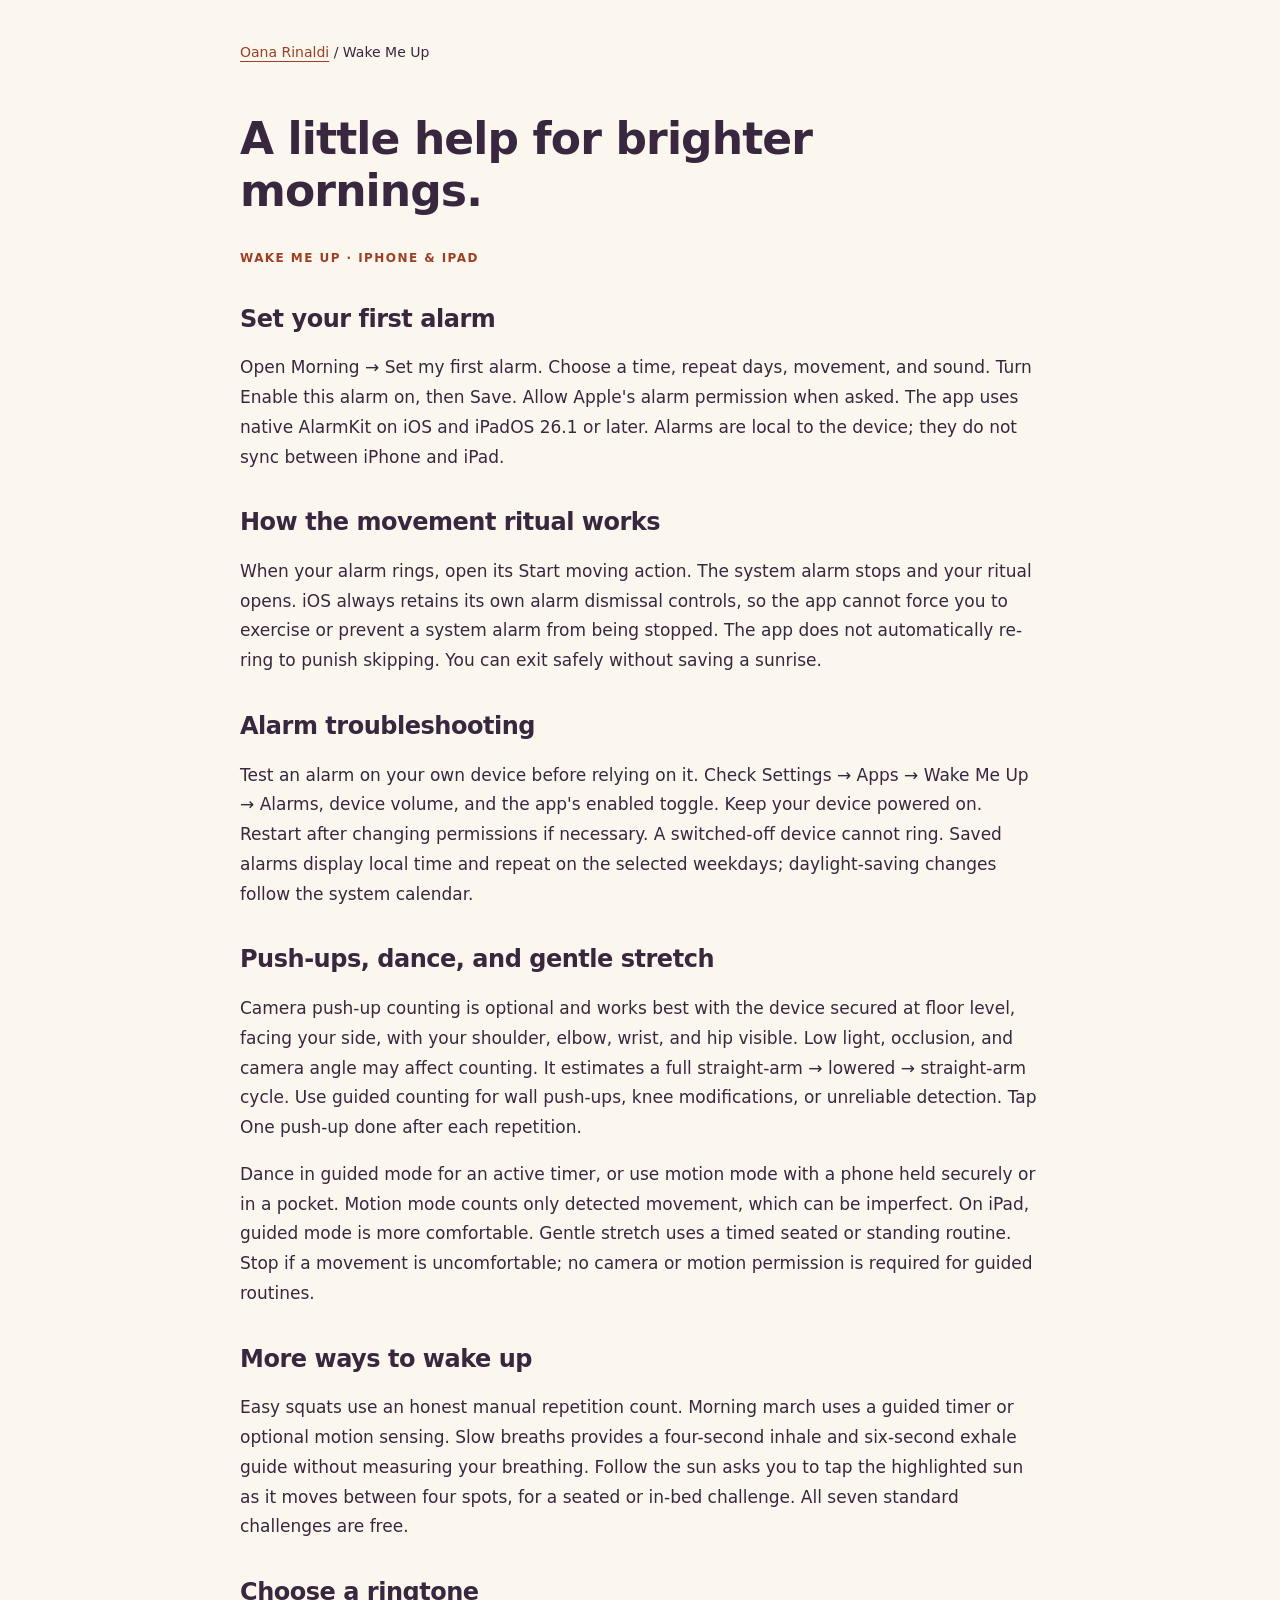
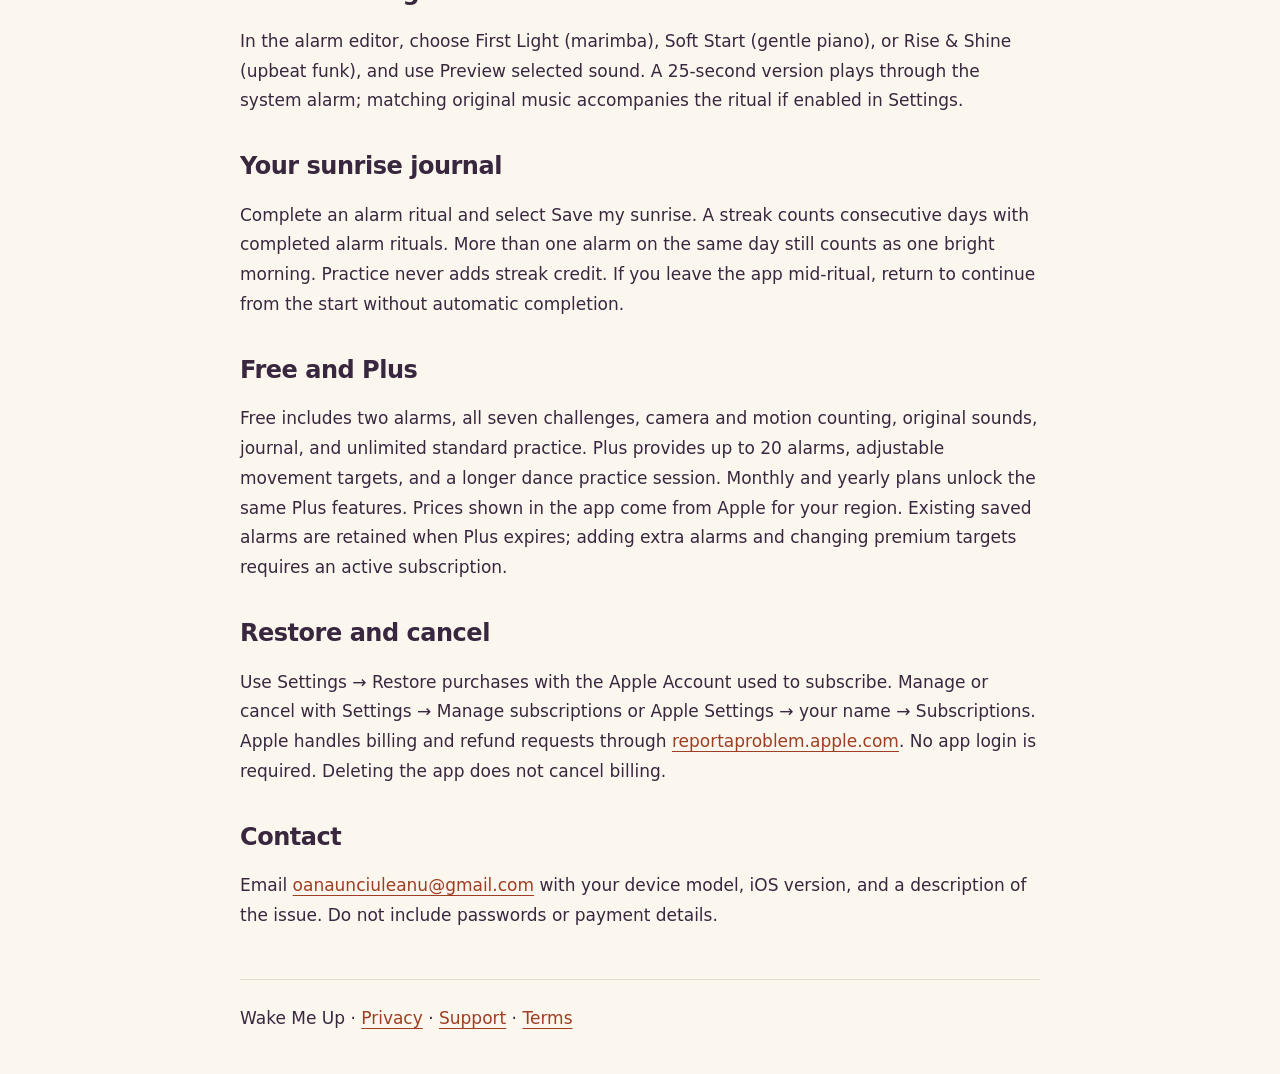
==== AppStore/Web/wakemeupsupport.html @ 814f3ec6 "Build Wake Me Up iPhone and iPad alarm rituals app" ====
<!doctype html><html lang="en"><head><meta charset="utf-8"><meta name="viewport" content="width=device-width,initial-scale=1"><title>Support — Wake Me Up</title><style>body{font:17px/1.75 system-ui,sans-serif;max-width:800px;margin:auto;padding:40px 24px;background:#fcf7ee;color:#38273f}h1,h2{line-height:1.2;letter-spacing:-.02em}h1{font-size:44px}h2{margin-top:36px;font-size:24px}a{color:#9e3e23;text-underline-offset:4px}nav{margin-bottom:48px;font-size:14px}footer{margin-top:48px;border-top:1px solid #e5d9d0;padding-top:24px}.tag{color:#9e3e23;font-weight:700;letter-spacing:.12em;font-size:12px}</style></head><body><nav aria-label="Site"><a href="index.html">Oana Rinaldi</a> / Wake Me Up</nav><main><h1>A little help for brighter mornings.</h1><p class="tag">WAKE ME UP · IPHONE &amp; IPAD</p><h2>Set your first alarm</h2><p>Open Morning → Set my first alarm. Choose a time, repeat days, movement, and sound. Turn Enable this alarm on, then Save. Allow Apple's alarm permission when asked. The app uses native AlarmKit on iOS and iPadOS 26.1 or later. Alarms are local to the device; they do not sync between iPhone and iPad.</p><h2>How the movement ritual works</h2><p>When your alarm rings, open its Start moving action. The system alarm stops and your ritual opens. iOS always retains its own alarm dismissal controls, so the app cannot force you to exercise or prevent a system alarm from being stopped. The app does not automatically re-ring to punish skipping. You can exit safely without saving a sunrise.</p><h2>Alarm troubleshooting</h2><p>Test an alarm on your own device before relying on it. Check Settings → Apps → Wake Me Up → Alarms, device volume, and the app's enabled toggle. Keep your device powered on. Restart after changing permissions if necessary. A switched-off device cannot ring. Saved alarms display local time and repeat on the selected weekdays; daylight-saving changes follow the system calendar.</p><h2>Push-ups, dance, and gentle stretch</h2><p>Camera push-up counting is optional and works best with the device secured at floor level, facing your side, with your shoulder, elbow, wrist, and hip visible. Low light, occlusion, and camera angle may affect counting. It estimates a full straight-arm → lowered → straight-arm cycle. Use guided counting for wall push-ups, knee modifications, or unreliable detection. Tap One push-up done after each repetition.</p><p>Dance in guided mode for an active timer, or use motion mode with a phone held securely or in a pocket. Motion mode counts only detected movement, which can be imperfect. On iPad, guided mode is more comfortable. Gentle stretch uses a timed seated or standing routine. Stop if a movement is uncomfortable; no camera or motion permission is required for guided routines.</p><h2>More ways to wake up</h2><p>Easy squats use an honest manual repetition count. Morning march uses a guided timer or optional motion sensing. Slow breaths provides a four-second inhale and six-second exhale guide without measuring your breathing. Follow the sun asks you to tap the highlighted sun as it moves between four spots, for a seated or in-bed challenge. All seven standard challenges are free.</p><h2>Choose a ringtone</h2><p>In the alarm editor, choose First Light (marimba), Soft Start (gentle piano), or Rise &amp; Shine (upbeat funk), and use Preview selected sound. A 25-second version plays through the system alarm; matching original music accompanies the ritual if enabled in Settings.</p><h2>Your sunrise journal</h2><p>Complete an alarm ritual and select Save my sunrise. A streak counts consecutive days with completed alarm rituals. More than one alarm on the same day still counts as one bright morning. Practice never adds streak credit. If you leave the app mid-ritual, return to continue from the start without automatic completion.</p><h2>Free and Plus</h2><p>Free includes two alarms, all seven challenges, camera and motion counting, original sounds, journal, and unlimited standard practice. Plus provides up to 20 alarms, adjustable movement targets, and a longer dance practice session. Monthly and yearly plans unlock the same Plus features. Prices shown in the app come from Apple for your region. Existing saved alarms are retained when Plus expires; adding extra alarms and changing premium targets requires an active subscription.</p><h2>Restore and cancel</h2><p>Use Settings → Restore purchases with the Apple Account used to subscribe. Manage or cancel with Settings → Manage subscriptions or Apple Settings → your name → Subscriptions. Apple handles billing and refund requests through <a href="https://reportaproblem.apple.com">reportaproblem.apple.com</a>. No app login is required. Deleting the app does not cancel billing.</p><h2>Contact</h2><p>Email <a href="mailto:oanaunciuleanu@gmail.com?subject=Wake%20Me%20Up%20Support">oanaunciuleanu@gmail.com</a> with your device model, iOS version, and a description of the issue. Do not include passwords or payment details.</p></main><footer>Wake Me Up · <a href="wakemeupprivacy.html">Privacy</a> · <a href="wakemeupsupport.html">Support</a> · <a href="wakemeupterms.html">Terms</a></footer></body></html>
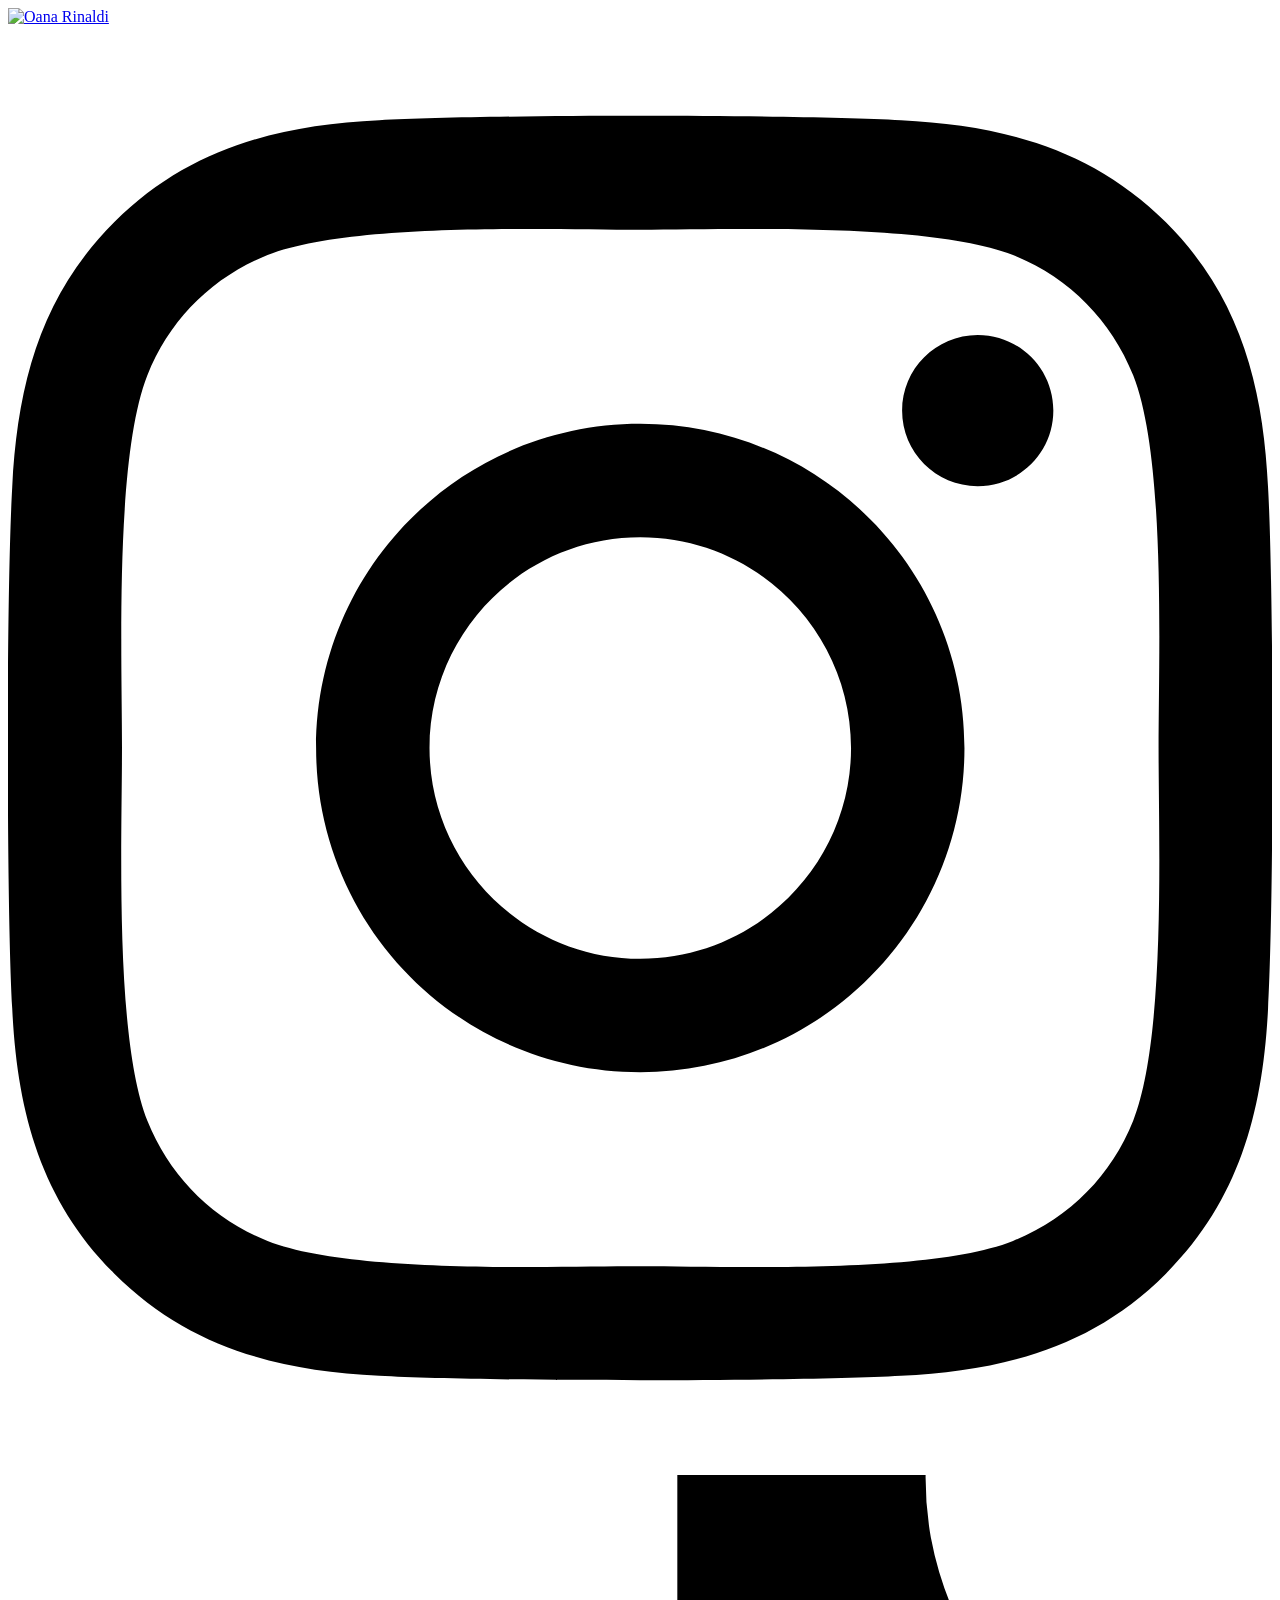
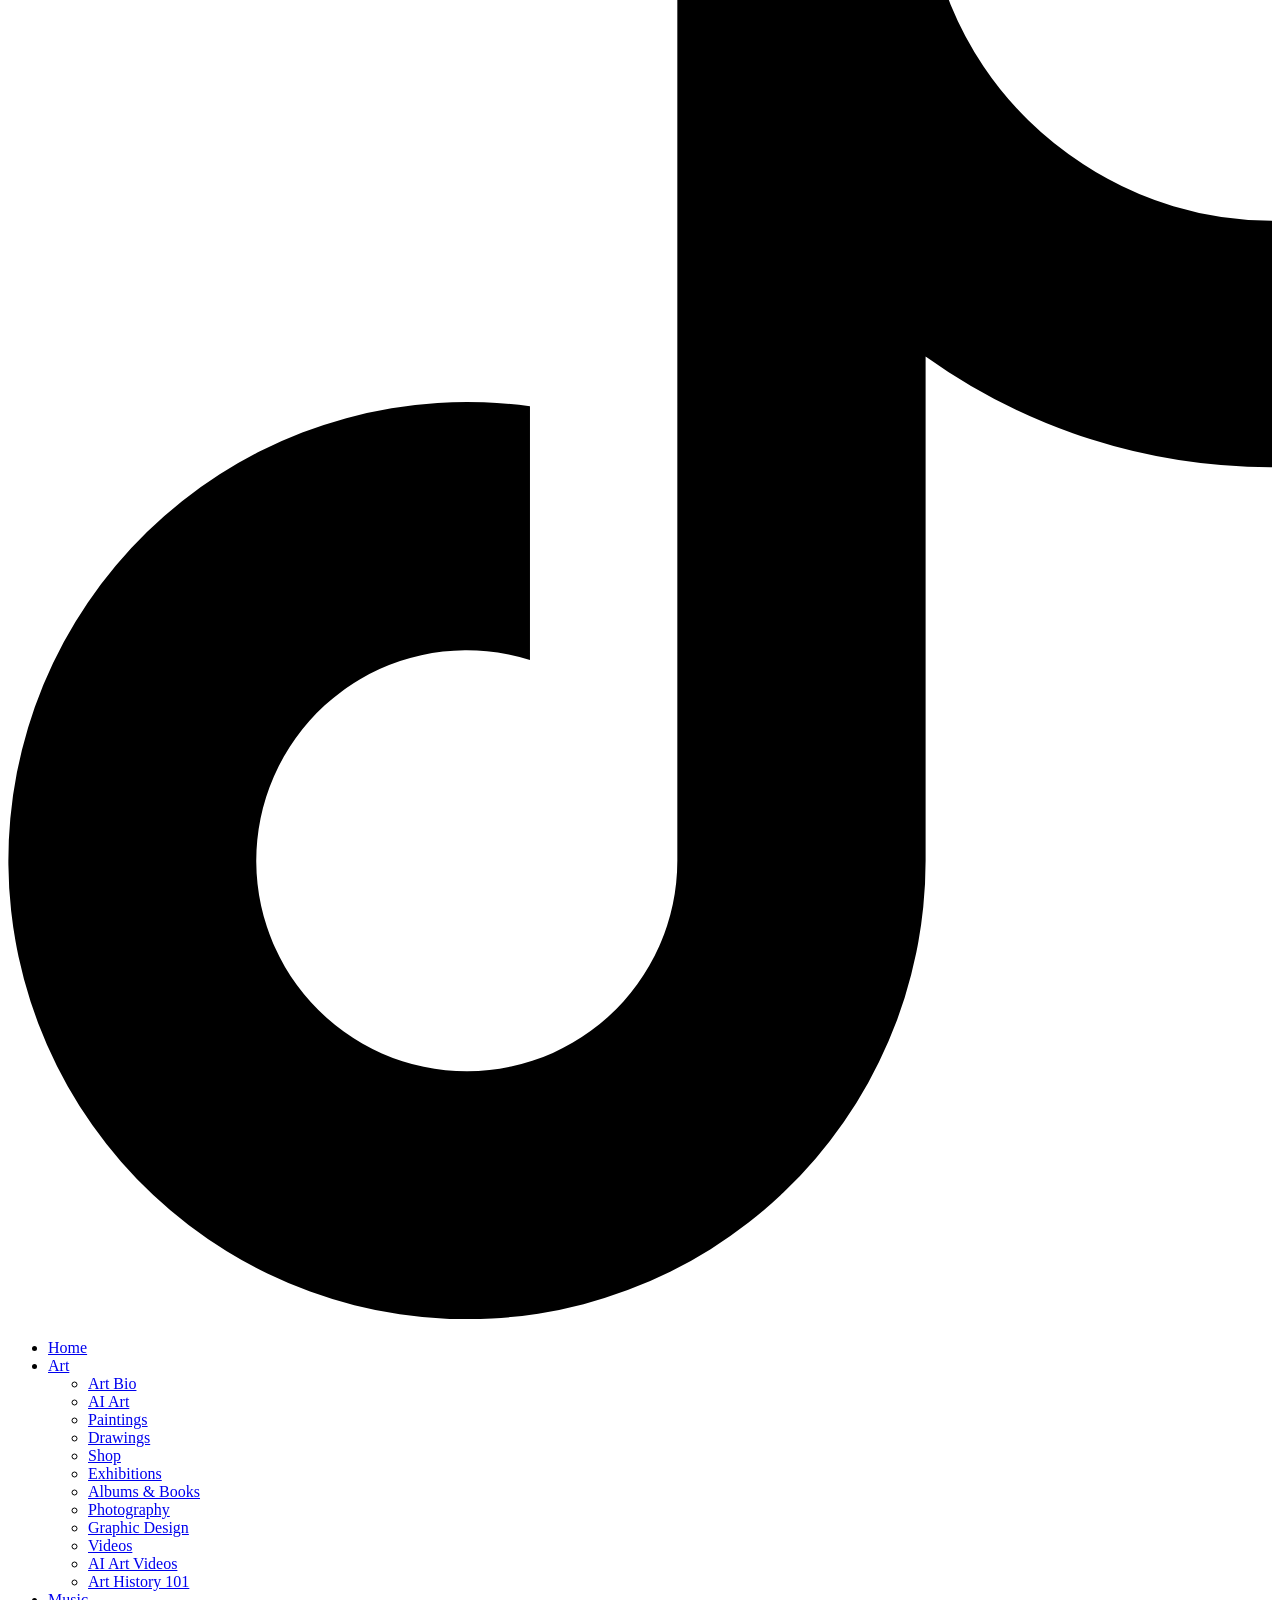
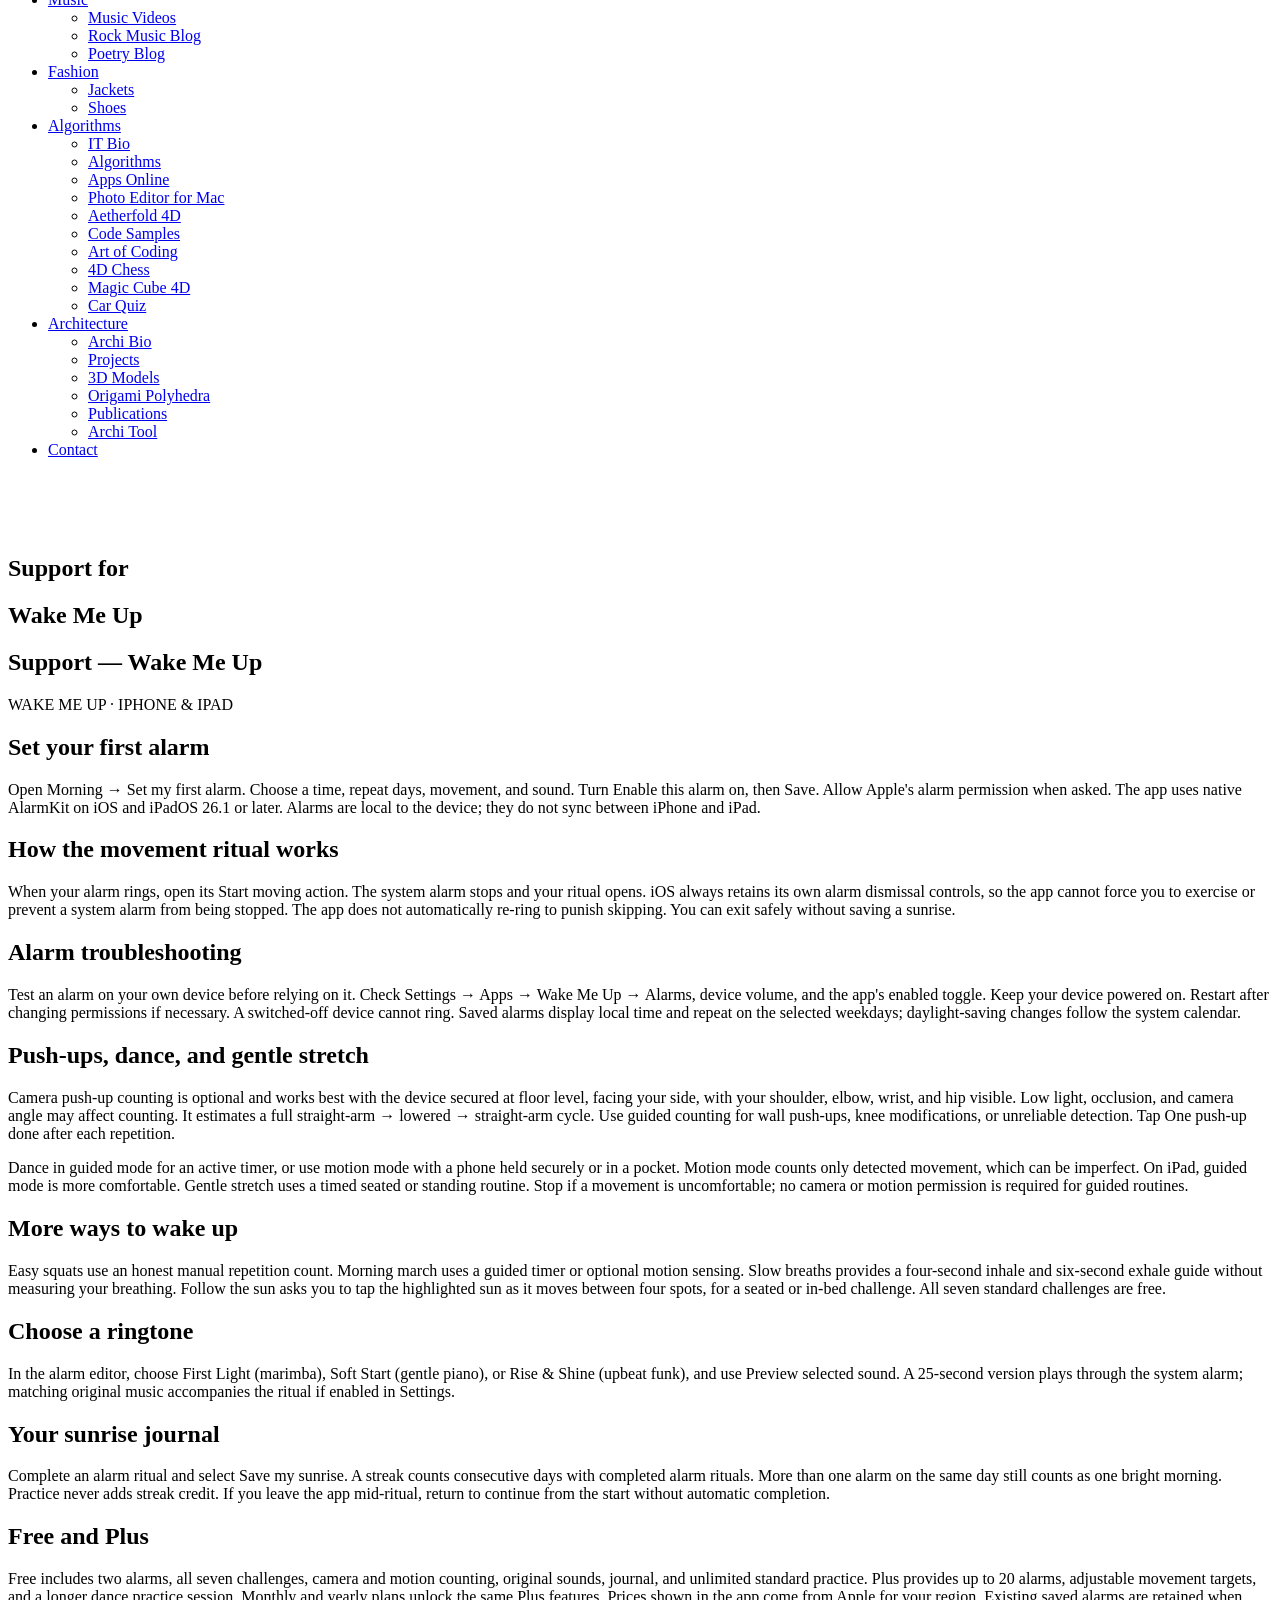
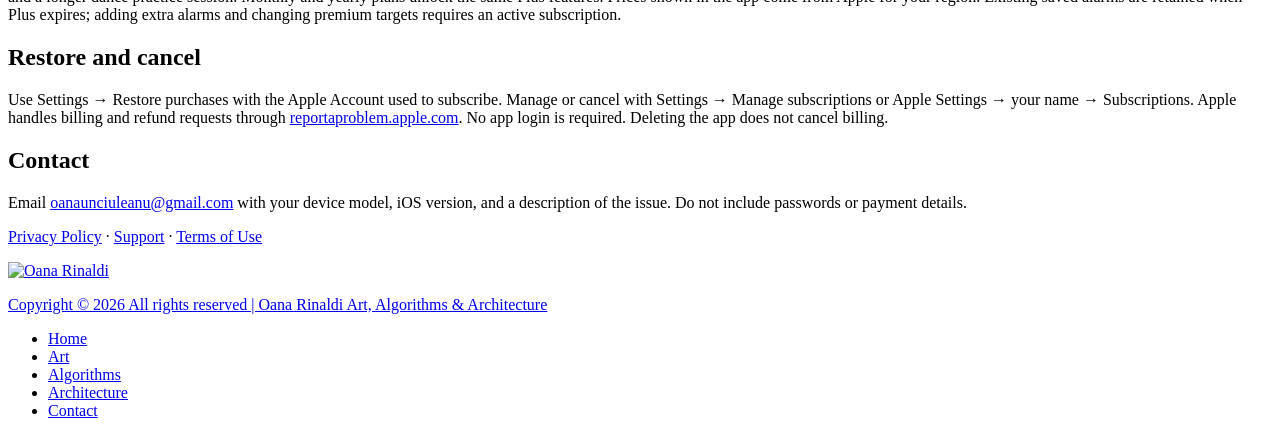
==== commit 728560ac: "Attach reviewer demo and match website styling" ====
--- a/AppStore/Web/wakemeupsupport.html
+++ b/AppStore/Web/wakemeupsupport.html
@@ -1 +1,297 @@
-<!doctype html><html lang="en"><head><meta charset="utf-8"><meta name="viewport" content="width=device-width,initial-scale=1"><title>Support — Wake Me Up</title><style>body{font:17px/1.75 system-ui,sans-serif;max-width:800px;margin:auto;padding:40px 24px;background:#fcf7ee;color:#38273f}h1,h2{line-height:1.2;letter-spacing:-.02em}h1{font-size:44px}h2{margin-top:36px;font-size:24px}a{color:#9e3e23;text-underline-offset:4px}nav{margin-bottom:48px;font-size:14px}footer{margin-top:48px;border-top:1px solid #e5d9d0;padding-top:24px}.tag{color:#9e3e23;font-weight:700;letter-spacing:.12em;font-size:12px}</style></head><body><nav aria-label="Site"><a href="index.html">Oana Rinaldi</a> / Wake Me Up</nav><main><h1>A little help for brighter mornings.</h1><p class="tag">WAKE ME UP · IPHONE &amp; IPAD</p><h2>Set your first alarm</h2><p>Open Morning → Set my first alarm. Choose a time, repeat days, movement, and sound. Turn Enable this alarm on, then Save. Allow Apple's alarm permission when asked. The app uses native AlarmKit on iOS and iPadOS 26.1 or later. Alarms are local to the device; they do not sync between iPhone and iPad.</p><h2>How the movement ritual works</h2><p>When your alarm rings, open its Start moving action. The system alarm stops and your ritual opens. iOS always retains its own alarm dismissal controls, so the app cannot force you to exercise or prevent a system alarm from being stopped. The app does not automatically re-ring to punish skipping. You can exit safely without saving a sunrise.</p><h2>Alarm troubleshooting</h2><p>Test an alarm on your own device before relying on it. Check Settings → Apps → Wake Me Up → Alarms, device volume, and the app's enabled toggle. Keep your device powered on. Restart after changing permissions if necessary. A switched-off device cannot ring. Saved alarms display local time and repeat on the selected weekdays; daylight-saving changes follow the system calendar.</p><h2>Push-ups, dance, and gentle stretch</h2><p>Camera push-up counting is optional and works best with the device secured at floor level, facing your side, with your shoulder, elbow, wrist, and hip visible. Low light, occlusion, and camera angle may affect counting. It estimates a full straight-arm → lowered → straight-arm cycle. Use guided counting for wall push-ups, knee modifications, or unreliable detection. Tap One push-up done after each repetition.</p><p>Dance in guided mode for an active timer, or use motion mode with a phone held securely or in a pocket. Motion mode counts only detected movement, which can be imperfect. On iPad, guided mode is more comfortable. Gentle stretch uses a timed seated or standing routine. Stop if a movement is uncomfortable; no camera or motion permission is required for guided routines.</p><h2>More ways to wake up</h2><p>Easy squats use an honest manual repetition count. Morning march uses a guided timer or optional motion sensing. Slow breaths provides a four-second inhale and six-second exhale guide without measuring your breathing. Follow the sun asks you to tap the highlighted sun as it moves between four spots, for a seated or in-bed challenge. All seven standard challenges are free.</p><h2>Choose a ringtone</h2><p>In the alarm editor, choose First Light (marimba), Soft Start (gentle piano), or Rise &amp; Shine (upbeat funk), and use Preview selected sound. A 25-second version plays through the system alarm; matching original music accompanies the ritual if enabled in Settings.</p><h2>Your sunrise journal</h2><p>Complete an alarm ritual and select Save my sunrise. A streak counts consecutive days with completed alarm rituals. More than one alarm on the same day still counts as one bright morning. Practice never adds streak credit. If you leave the app mid-ritual, return to continue from the start without automatic completion.</p><h2>Free and Plus</h2><p>Free includes two alarms, all seven challenges, camera and motion counting, original sounds, journal, and unlimited standard practice. Plus provides up to 20 alarms, adjustable movement targets, and a longer dance practice session. Monthly and yearly plans unlock the same Plus features. Prices shown in the app come from Apple for your region. Existing saved alarms are retained when Plus expires; adding extra alarms and changing premium targets requires an active subscription.</p><h2>Restore and cancel</h2><p>Use Settings → Restore purchases with the Apple Account used to subscribe. Manage or cancel with Settings → Manage subscriptions or Apple Settings → your name → Subscriptions. Apple handles billing and refund requests through <a href="https://reportaproblem.apple.com">reportaproblem.apple.com</a>. No app login is required. Deleting the app does not cancel billing.</p><h2>Contact</h2><p>Email <a href="mailto:oanaunciuleanu@gmail.com?subject=Wake%20Me%20Up%20Support">oanaunciuleanu@gmail.com</a> with your device model, iOS version, and a description of the issue. Do not include passwords or payment details.</p></main><footer>Wake Me Up · <a href="wakemeupprivacy.html">Privacy</a> · <a href="wakemeupsupport.html">Support</a> · <a href="wakemeupterms.html">Terms</a></footer></body></html>+<!DOCTYPE html>
+<html lang="en">
+
+<head>
+    <meta charset="UTF-8">
+    <meta name="description" content="Support for Wake Me Up on iPhone and iPad — alarms, movement challenges, sounds, and subscriptions.">
+    <meta http-equiv="X-UA-Compatible" content="IE=edge">
+    <meta name="viewport" content="width=device-width, initial-scale=1, shrink-to-fit=no">
+    <!-- The above 4 meta tags *must* come first in the head; any other head content must come *after* these tags -->
+
+    <!-- Title -->
+    <title>Support - Wake Me Up by Oana Rinaldi</title>
+
+    <!-- Favicon -->
+    <link rel="icon" href="img/core-img/favicon.ico">
+
+    <!-- Stylesheet -->
+    <link rel="stylesheet" href="style.css">
+
+    <!-- Custom CSS for tooltips -->
+    <style>
+        /* Tooltip styling */
+        .tooltip-btn {
+            position: relative;
+            cursor: pointer;
+        }
+
+        .tooltip-btn::after {
+            content: attr(data-tooltip);
+            position: absolute;
+            bottom: 125%;
+            left: 50%;
+            transform: translateX(-50%);
+            background-color: #333;
+            color: white;
+            padding: 8px 12px;
+            border-radius: 4px;
+            font-size: 12px;
+            white-space: nowrap;
+            opacity: 0;
+            visibility: hidden;
+            transition: opacity 0.3s, visibility 0.3s;
+            z-index: 1000;
+        }
+
+        .tooltip-btn::before {
+            content: '';
+            position: absolute;
+            bottom: 115%;
+            left: 50%;
+            transform: translateX(-50%);
+            border: 5px solid transparent;
+            border-top-color: #333;
+            opacity: 0;
+            visibility: hidden;
+            transition: opacity 0.3s, visibility 0.3s;
+            z-index: 1000;
+        }
+
+        .tooltip-btn:hover::after,
+        .tooltip-btn:hover::before {
+            opacity: 1;
+            visibility: visible;
+        }
+    </style>
+
+</head>
+
+<body>
+    <!-- Preloader -->
+    <div class="preloader d-flex align-items-center justify-content-center">
+        <div class="lds-ellipsis">
+            <div></div>
+            <div></div>
+            <div></div>
+            <div></div>
+        </div>
+    </div>
+
+    <!-- ##### Header Area Start ##### -->
+    <header class="header-area">
+        <!-- Navbar Area -->
+        <div class="oneMusic-main-menu">
+            <div class="classy-nav-container breakpoint-off">
+                <div class="container">
+                    <!-- Menu -->
+                    <nav class="classy-navbar justify-content-between" id="oneMusicNav">
+
+                        <!-- Nav brand -->
+                        <div class="brand-social-wrap"><a href="index.html" class="nav-brand"><img src="img/core-img/logo.png" alt="Oana Rinaldi"></a><a class="nav-social-icon nav-social-ig" href="https://www.instagram.com/oanarinaldi" target="_blank" rel="noopener" aria-label="Instagram"><svg viewBox="0 0 448 512" xmlns="http://www.w3.org/2000/svg"><path d="M224.1 141c-63.6 0-114.9 51.3-114.9 114.9s51.3 114.9 114.9 114.9S339 319.5 339 255.9 287.7 141 224.1 141zm0 189.6c-41.1 0-74.7-33.5-74.7-74.7s33.5-74.7 74.7-74.7 74.7 33.5 74.7 74.7-33.6 74.7-74.7 74.7zm146.4-194.3c0 14.9-12 26.8-26.8 26.8-14.9 0-26.8-12-26.8-26.8s12-26.8 26.8-26.8 26.8 12 26.8 26.8zm76.1 27.2c-1.7-35.9-9.9-67.7-36.2-93.9-26.2-26.2-58-34.4-93.9-36.2-37-2.1-147.9-2.1-184.9 0-35.8 1.7-67.6 9.9-93.9 36.1s-34.4 58-36.2 93.9c-2.1 37-2.1 147.9 0 184.9 1.7 35.9 9.9 67.7 36.2 93.9s58 34.4 93.9 36.2c37 2.1 147.9 2.1 184.9 0 35.9-1.7 67.7-9.9 93.9-36.2 26.2-26.2 34.4-58 36.2-93.9 2.1-37 2.1-147.8 0-184.8zM398.8 388c-7.8 19.6-22.9 34.7-42.6 42.6-29.5 11.7-99.5 9-132.1 9s-102.7 2.6-132.1-9c-19.6-7.8-34.7-22.9-42.6-42.6-11.7-29.5-9-99.5-9-132.1s-2.6-102.7 9-132.1c7.8-19.6 22.9-34.7 42.6-42.6 29.5-11.7 99.5-9 132.1-9s102.7-2.6 132.1 9c19.6 7.8 34.7 22.9 42.6 42.6 11.7 29.5 9 99.5 9 132.1s2.7 102.7-9 132.1z"/></svg></a><a class="nav-social-icon nav-social-tt" href="https://www.tiktok.com/@oanarinaldi?lang=en" target="_blank" rel="noopener" aria-label="TikTok"><svg viewBox="0 0 448 512" xmlns="http://www.w3.org/2000/svg"><path d="M448,209.91a210.06,210.06,0,0,1-122.77-39.25V349.38A162.55,162.55,0,1,1,185,188.31V278.2a74.62,74.62,0,1,0,52.23,71.18V0l88,0a121.18,121.18,0,0,0,1.86,22.17h0A122.18,122.18,0,0,0,381,102.39a121.43,121.43,0,0,0,67,20.14Z"/></svg></a></div>
+
+                        <!-- Navbar Toggler -->
+                        <div class="classy-navbar-toggler">
+                            <span class="navbarToggler"><span></span><span></span><span></span></span>
+                        </div>
+
+                        <!-- Menu -->
+                        <div class="classy-menu">
+
+                            <!-- Close Button -->
+                            <div class="classycloseIcon">
+                                <div class="cross-wrap"><span class="top"></span><span class="bottom"></span></div>
+                            </div>
+
+                            <!-- Nav Start -->
+                            <div class="classynav">
+                                <ul>
+                                    <li><a href="index.html">Home</a></li>
+                                    <li><a href="paintings.html">Art</a>
+                                        <ul class="dropdown">
+                                            <li><a href="artbio.html">Art Bio</a></li>
+											<li><a href="aiart.html">AI Art</a></li>
+                                            <li><a href="paintings.html">Paintings</a></li>
+                                            <li><a href="drawings.html">Drawings</a></li>
+                                            <li><a href="shop.html">Shop</a></li>
+                                            <li><a href="exhibitions.html">Exhibitions</a></li>
+                                            <li><a href="albums.html">Albums &#38; Books</a></li>
+                                            <li><a href="photography.html">Photography</a></li>
+                                            <li><a href="graphicdesign.html">Graphic Design</a></li>
+                                            <li><a href="artvideos.html">Videos</a></li>
+                                            <li><a href="aiartvideos.html">AI Art Videos</a></li>
+                                            <li><a target="_blank" href="https://arthistory101.blog/">Art History 101</a></li>
+                                        </ul>
+                                    </li>
+                                    <li><a href="musicvideos.html">Music</a>
+                                        <ul class="dropdown">
+                                            <li><a href="musicvideos.html">Music Videos</a></li>
+                                            <li><a target="_blank" href="https://rockfest.blog/">Rock Music Blog</a></li>
+                                            <li><a target="_blank" href="https://thepoeticpage.com/">Poetry Blog</a></li>
+                                        </ul>
+                                    </li>
+                                    <li><a href="jackets.html">Fashion</a>
+                                        <ul class="dropdown">
+                                            <li><a href="jackets.html">Jackets</a></li>
+                                            <li><a href="shoes.html">Shoes</a></li>
+                                        </ul>
+                                    </li>
+                                    <li><a href="apps.html">Algorithms</a>
+                                        <ul class="dropdown">
+                                            <li><a href="itbio.html">IT Bio</a></li>
+											<li><a href="algorithmsbook.html">Algorithms</a></li>
+                                            <li><a href="apps.html">Apps Online</a></li>
+                                            <li><a href="photo-editor.html">Photo Editor for Mac</a></li>
+                                            <li><a href="https://aetherfold4d.com">Aetherfold 4D</a></li>
+                                            <li><a href="code.html">Code Samples</a></li>
+                                            <li><a target="_blank" href="https://artofcoding.blog/">Art of Coding</a></li>
+                                            <li><a target="_blank" href="https://oanarinaldi.com/4d_chess/">4D Chess</a></li>
+                                            <li><a target="_blank" href="https://oanarinaldi.com/rubik_4D/">Magic Cube 4D</a></li>
+                                            <li><a target="_blank" href="https://oanarinaldi.com/car_quiz/">Car Quiz</a></li>
+                                        </ul>
+                                    </li>
+                                    <li><a href="architecture.html">Architecture</a>
+                                        <ul class="dropdown">
+                                            <li><a href="archibio.html">Archi Bio</a></li>
+                                            <li><a href="architecture.html">Projects</a></li>
+                                            <li><a href="3dmodels.html">3D Models</a></li>
+                                            <li><a href="origami.html">Origami Polyhedra</a></li>
+                                            <li><a href="archipublications.html">Publications</a></li>
+                                            <li><a href="archi-tool.html">Archi Tool</a></li>
+                                        </ul>
+                                    </li>
+                                    <li><a href="index.html#contact">Contact</a></li>
+                                </ul>
+
+                                <!-- Login/Register & Cart Button -->
+                                <div class="login-register-cart-button d-flex align-items-center">
+                                    <!-- Login/Register -->
+                                    <div class="login-register-btn mr-50">
+                                         <a target="_blank" href="https://arthistory101.blog/" id="blogBtn" class="tooltip-btn" data-tooltip="Visit my Art History Blog"> <i class="fa fa-rss"></i></a>
+                                    </div>
+
+                                    <div class="login-register-btn mr-50">
+                                         <a target="_blank" href="https://www.saatchiart.com/en-ro/oanaunciuleanu" id="saatchiBtn" class="tooltip-btn" data-tooltip="Buy my Art on Saatchi Art"><i class="fa fa-paint-brush"></i></a>
+                                    </div>
+
+<div class="login-register-btn mr-50">
+                                         <a target="_blank" href="https://artofcoding.blog/" id="codingBlogBtn" class="tooltip-btn" data-tooltip="Visit my Coding Blog"><i class="fa fa-code"></i></a>
+                                    </div>
+
+                                    <div class="login-register-btn mr-50">
+                                         <a target="_blank" href="https://rockfest.blog/" id="rockfestBtn" class="tooltip-btn" data-tooltip="Visit my Rock Music Blog"><i class="fa fa-music"></i></a>
+                                    </div>
+
+                                    <div class="login-register-btn mr-50">
+                                         <a target="_blank" href="https://oanarinaldi.com/4d_chess/" id="chessBtn" class="tooltip-btn" data-tooltip="Play my 4D Chess Game"><i class="fa fa-chess-piece"></i></a>
+                                    </div>
+
+                                    <div class="login-register-btn mr-50">
+                                         <a target="_blank" href="https://oanarinaldi.com/rubik_4D/" id="rubikBtn" class="tooltip-btn" data-tooltip="Play my Magic Cube 4D"><i class="fa fa-rubik-cube"></i></a>
+                                    </div>
+                                    <div class="login-register-btn mr-50">
+                                         <a target="_blank" href="https://oanarinaldi.com/car_quiz/" id="carQuizBtn" class="tooltip-btn" data-tooltip="Play my Car Logo Quiz"><i class="fa fa-car"></i></a>
+                                    </div>
+
+                                </div>
+                            </div>
+                            <!-- Nav End -->
+
+                                      <div class="col-6 col-xl-2 text-right" data-aos="fade-down">
+
+                        </div>
+                        </div>
+                    </nav>
+
+                </div>
+            </div>
+        </div>
+    </header>
+    <!-- ##### Header Area End ##### -->
+
+        <!-- ##### Area Start ##### -->
+    <section class="contact-area section-padding-100 bg-img bg-overlay bg-fixed has-bg-img" style="background-image: url(img/bg-img/breadcumb5.jpg);">
+        <div class="container">
+            <div class="row">
+                <div class="col-12">
+                    <div class="section-heading white">
+                    <pre>
+
+
+
+					</pre>
+                         <h2>Support for</h2>
+                        <h2>Wake Me Up</h2>
+
+                   </div>
+                </div>
+            </div>
+        </div>
+    </section>
+
+    <!-- ##### Area End ##### -->
+
+
+
+    <!-- ##### Album Catagory Area Start ##### -->
+    <section class="album-catagory section-padding-100-0">
+        <div class="container">
+            <div class="row">
+                <div class="col-12">
+
+                  <!-- Algorithm book Start -->
+                    <div class="single-blog-post mb-100 wow fadeInUp" data-wow-delay="100ms">
+
+                        <!-- Blog Content -->
+                        <div class="blog-content">
+
+                          <!-- Post Excerpt -->
+    <h1>Support — Wake Me Up</h1><p>WAKE ME UP · IPHONE &amp; IPAD</p><h2>Set your first alarm</h2><p>Open Morning → Set my first alarm. Choose a time, repeat days, movement, and sound. Turn Enable this alarm on, then Save. Allow Apple's alarm permission when asked. The app uses native AlarmKit on iOS and iPadOS 26.1 or later. Alarms are local to the device; they do not sync between iPhone and iPad.</p><h2>How the movement ritual works</h2><p>When your alarm rings, open its Start moving action. The system alarm stops and your ritual opens. iOS always retains its own alarm dismissal controls, so the app cannot force you to exercise or prevent a system alarm from being stopped. The app does not automatically re-ring to punish skipping. You can exit safely without saving a sunrise.</p><h2>Alarm troubleshooting</h2><p>Test an alarm on your own device before relying on it. Check Settings → Apps → Wake Me Up → Alarms, device volume, and the app's enabled toggle. Keep your device powered on. Restart after changing permissions if necessary. A switched-off device cannot ring. Saved alarms display local time and repeat on the selected weekdays; daylight-saving changes follow the system calendar.</p><h2>Push-ups, dance, and gentle stretch</h2><p>Camera push-up counting is optional and works best with the device secured at floor level, facing your side, with your shoulder, elbow, wrist, and hip visible. Low light, occlusion, and camera angle may affect counting. It estimates a full straight-arm → lowered → straight-arm cycle. Use guided counting for wall push-ups, knee modifications, or unreliable detection. Tap One push-up done after each repetition.</p><p>Dance in guided mode for an active timer, or use motion mode with a phone held securely or in a pocket. Motion mode counts only detected movement, which can be imperfect. On iPad, guided mode is more comfortable. Gentle stretch uses a timed seated or standing routine. Stop if a movement is uncomfortable; no camera or motion permission is required for guided routines.</p><h2>More ways to wake up</h2><p>Easy squats use an honest manual repetition count. Morning march uses a guided timer or optional motion sensing. Slow breaths provides a four-second inhale and six-second exhale guide without measuring your breathing. Follow the sun asks you to tap the highlighted sun as it moves between four spots, for a seated or in-bed challenge. All seven standard challenges are free.</p><h2>Choose a ringtone</h2><p>In the alarm editor, choose First Light (marimba), Soft Start (gentle piano), or Rise &amp; Shine (upbeat funk), and use Preview selected sound. A 25-second version plays through the system alarm; matching original music accompanies the ritual if enabled in Settings.</p><h2>Your sunrise journal</h2><p>Complete an alarm ritual and select Save my sunrise. A streak counts consecutive days with completed alarm rituals. More than one alarm on the same day still counts as one bright morning. Practice never adds streak credit. If you leave the app mid-ritual, return to continue from the start without automatic completion.</p><h2>Free and Plus</h2><p>Free includes two alarms, all seven challenges, camera and motion counting, original sounds, journal, and unlimited standard practice. Plus provides up to 20 alarms, adjustable movement targets, and a longer dance practice session. Monthly and yearly plans unlock the same Plus features. Prices shown in the app come from Apple for your region. Existing saved alarms are retained when Plus expires; adding extra alarms and changing premium targets requires an active subscription.</p><h2>Restore and cancel</h2><p>Use Settings → Restore purchases with the Apple Account used to subscribe. Manage or cancel with Settings → Manage subscriptions or Apple Settings → your name → Subscriptions. Apple handles billing and refund requests through <a href="https://reportaproblem.apple.com">reportaproblem.apple.com</a>. No app login is required. Deleting the app does not cancel billing.</p><h2>Contact</h2><p>Email <a href="mailto:oanaunciuleanu@gmail.com?subject=Wake%20Me%20Up%20Support">oanaunciuleanu@gmail.com</a> with your device model, iOS version, and a description of the issue. Do not include passwords or payment details.</p>
+    <p class="mt-30"><a href="wakemeupprivacy.html">Privacy Policy</a> &middot; <a href="wakemeupsupport.html">Support</a> &middot; <a href="wakemeupterms.html">Terms of Use</a></p>
+
+                        </div>
+                    </div>
+                </div>
+            </div>
+        </div>
+    </section>
+    <!-- ##### Album Catagory Area End ##### -->
+
+    <!-- ##### Footer Area Start ##### -->
+    <footer class="footer-area">
+        <div class="container">
+            <div class="row d-flex flex-wrap align-items-center">
+                <div class="col-12 col-md-6">
+                    <a href="index.html"><img src="img/core-img/logo.png" alt="Oana Rinaldi"></a>
+                    <p class="copywrite-text"><a href="index.html">Copyright &copy; 2026 All rights reserved | Oana Rinaldi Art, Algorithms &#38; Architecture</a></p>
+                </div>
+
+                <div class="col-12 col-md-6">
+                    <div class="footer-nav">
+                        <ul>
+                            <li><a href="index.html">Home</a></li>
+                            <li><a href="paintings.html">Art</a></li>
+                            <li><a href="apps.html">Algorithms</a></li>
+                            <li><a href="architecture.html">Architecture</a></li>
+                            <li><a href="index.html#contact">Contact</a></li>
+                        </ul>
+                    </div>
+                </div>
+            </div>
+        </div>
+    </footer>
+    <!-- ##### Footer Area Start ##### -->
+
+    <!-- ##### All Javascript Script ##### -->
+    <!-- jQuery-2.2.4 js -->
+    <script src="js/jquery/jquery-2.2.4.min.js"></script>
+    <!-- Popper js -->
+    <script src="js/bootstrap/popper.min.js"></script>
+    <!-- Bootstrap js -->
+    <script src="js/bootstrap/bootstrap.min.js"></script>
+    <!-- All Plugins js -->
+    <script src="js/plugins/plugins.js"></script>
+    <!-- Active js -->
+    <script src="js/active.js"></script>
+</body>
+
+</html>
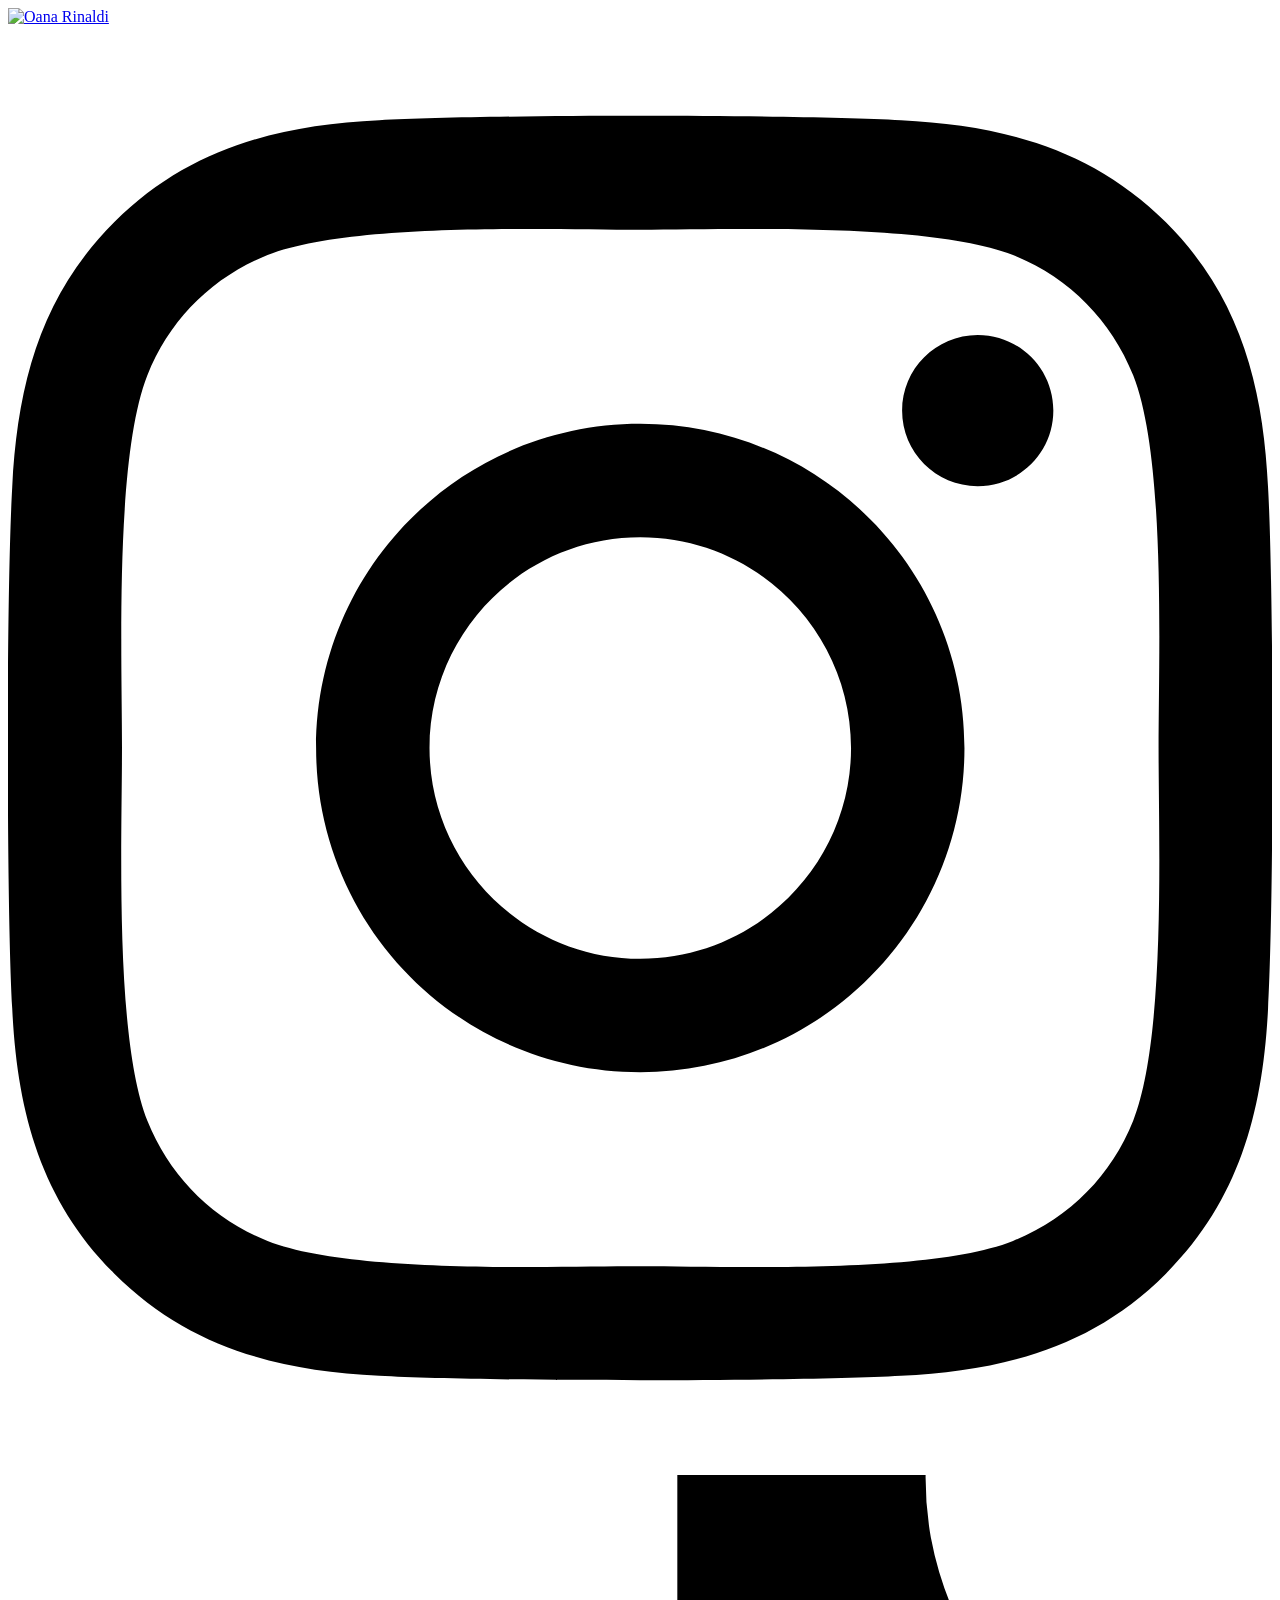
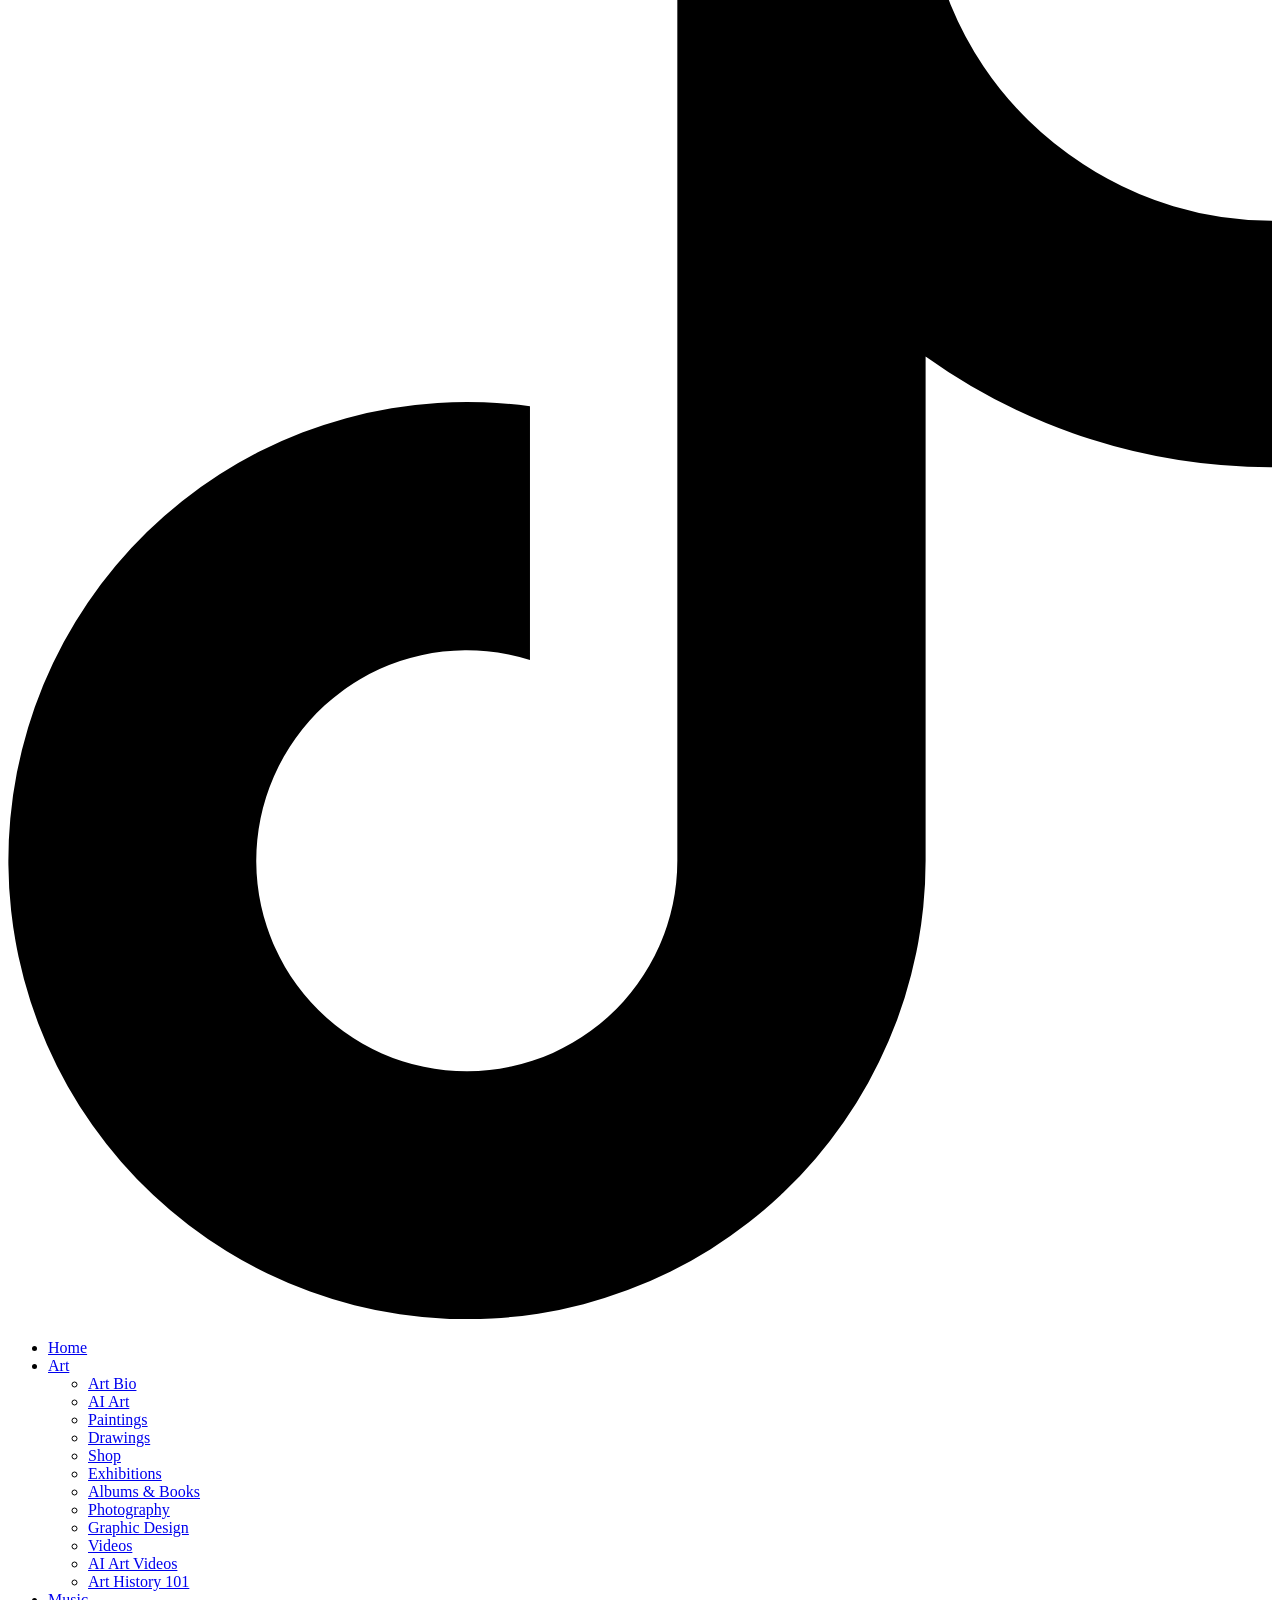
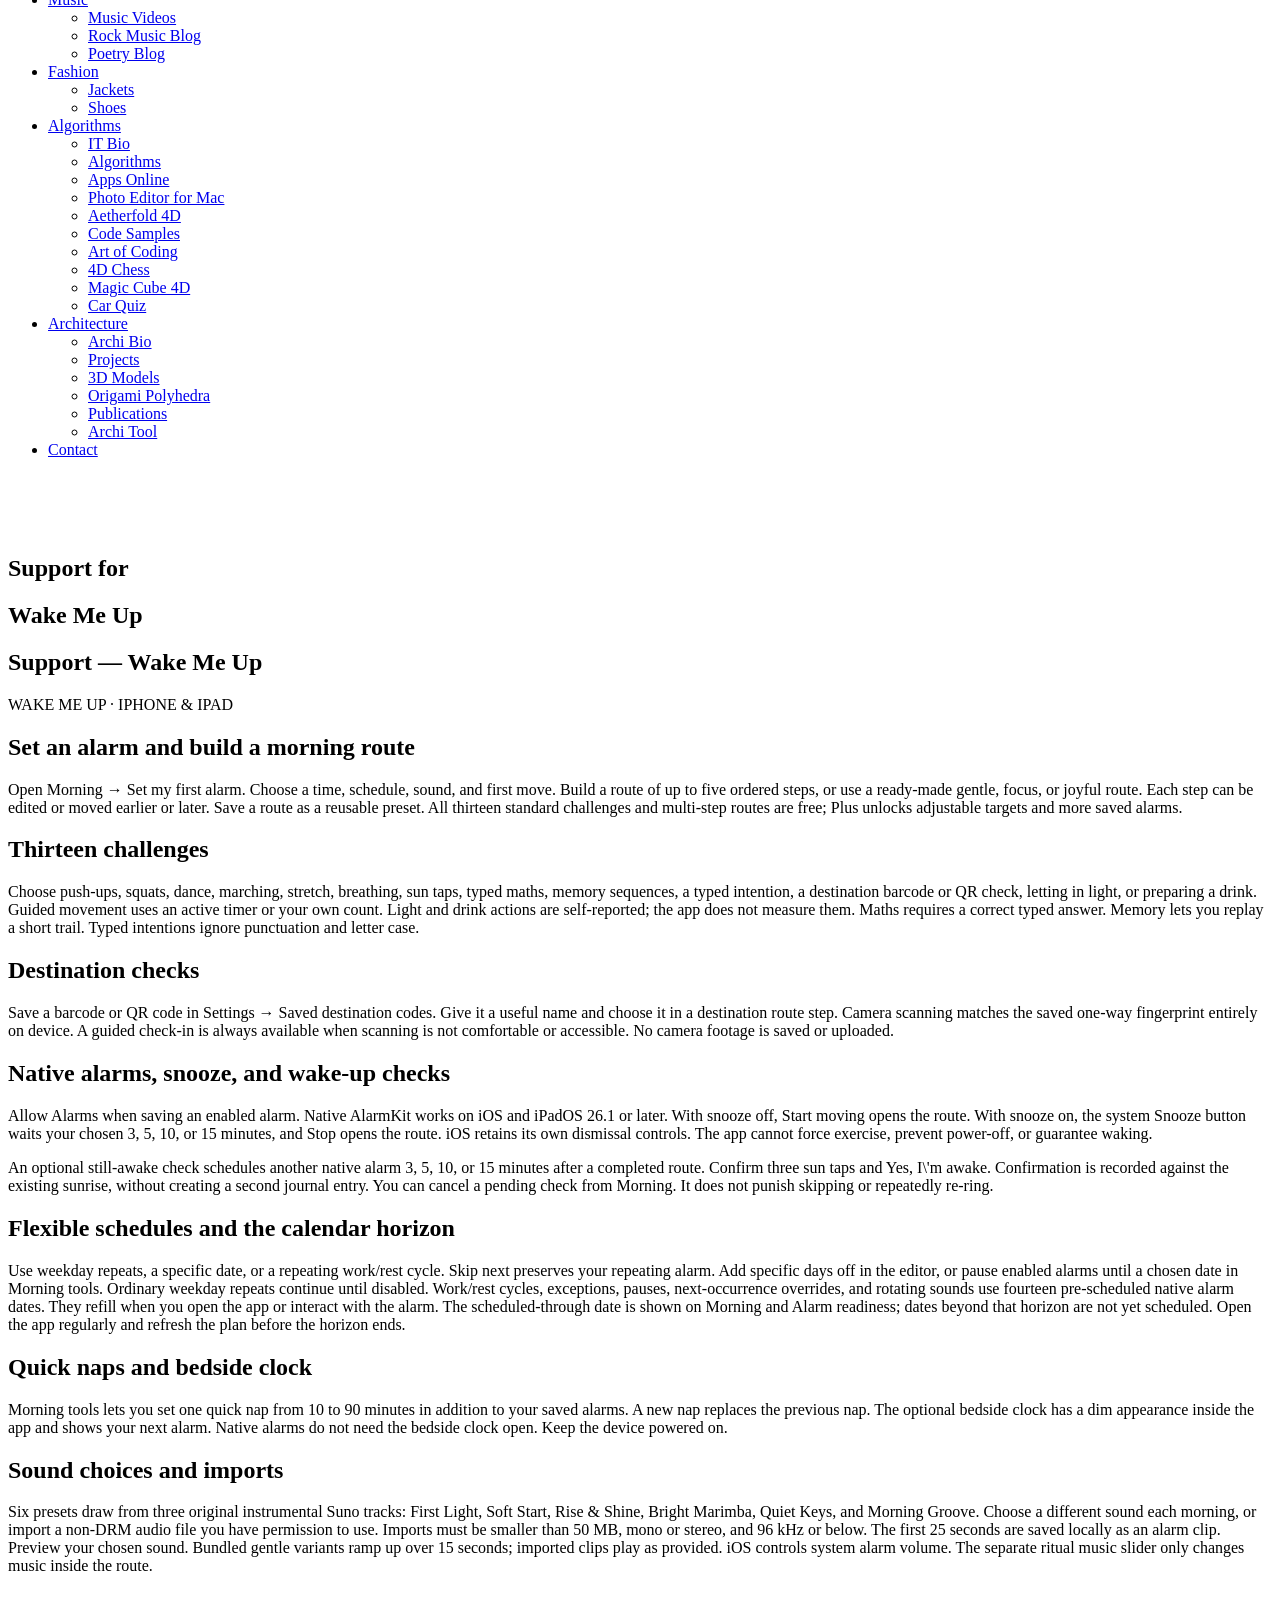
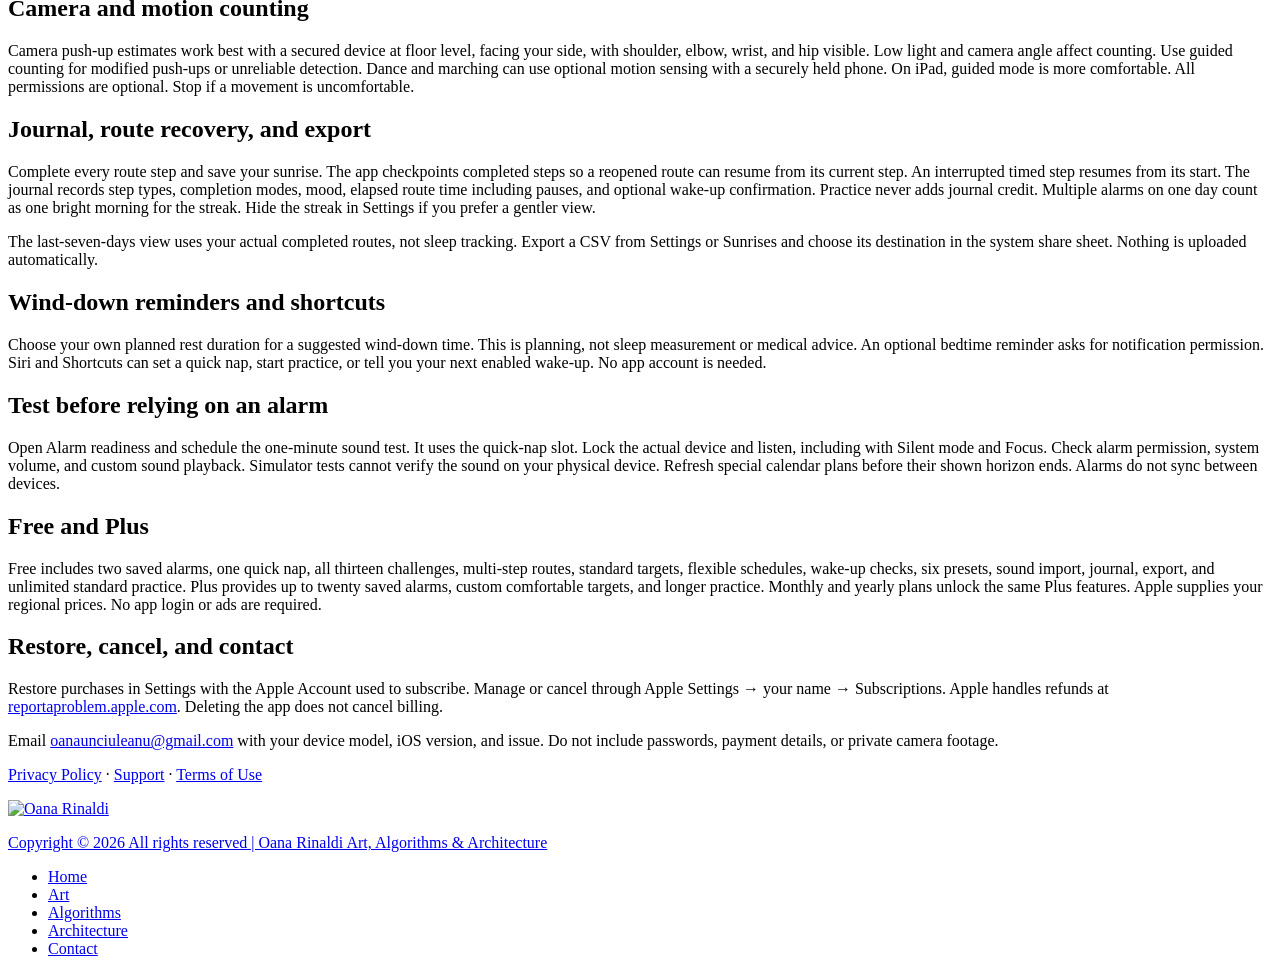
==== commit 50ff0912: "Build researched morning routes, flexible alarms and wake-up checks" ====
--- a/AppStore/Web/wakemeupsupport.html
+++ b/AppStore/Web/wakemeupsupport.html
@@ -245,7 +245,20 @@
                         <div class="blog-content">
 
                           <!-- Post Excerpt -->
-    <h1>Support — Wake Me Up</h1><p>WAKE ME UP · IPHONE &amp; IPAD</p><h2>Set your first alarm</h2><p>Open Morning → Set my first alarm. Choose a time, repeat days, movement, and sound. Turn Enable this alarm on, then Save. Allow Apple's alarm permission when asked. The app uses native AlarmKit on iOS and iPadOS 26.1 or later. Alarms are local to the device; they do not sync between iPhone and iPad.</p><h2>How the movement ritual works</h2><p>When your alarm rings, open its Start moving action. The system alarm stops and your ritual opens. iOS always retains its own alarm dismissal controls, so the app cannot force you to exercise or prevent a system alarm from being stopped. The app does not automatically re-ring to punish skipping. You can exit safely without saving a sunrise.</p><h2>Alarm troubleshooting</h2><p>Test an alarm on your own device before relying on it. Check Settings → Apps → Wake Me Up → Alarms, device volume, and the app's enabled toggle. Keep your device powered on. Restart after changing permissions if necessary. A switched-off device cannot ring. Saved alarms display local time and repeat on the selected weekdays; daylight-saving changes follow the system calendar.</p><h2>Push-ups, dance, and gentle stretch</h2><p>Camera push-up counting is optional and works best with the device secured at floor level, facing your side, with your shoulder, elbow, wrist, and hip visible. Low light, occlusion, and camera angle may affect counting. It estimates a full straight-arm → lowered → straight-arm cycle. Use guided counting for wall push-ups, knee modifications, or unreliable detection. Tap One push-up done after each repetition.</p><p>Dance in guided mode for an active timer, or use motion mode with a phone held securely or in a pocket. Motion mode counts only detected movement, which can be imperfect. On iPad, guided mode is more comfortable. Gentle stretch uses a timed seated or standing routine. Stop if a movement is uncomfortable; no camera or motion permission is required for guided routines.</p><h2>More ways to wake up</h2><p>Easy squats use an honest manual repetition count. Morning march uses a guided timer or optional motion sensing. Slow breaths provides a four-second inhale and six-second exhale guide without measuring your breathing. Follow the sun asks you to tap the highlighted sun as it moves between four spots, for a seated or in-bed challenge. All seven standard challenges are free.</p><h2>Choose a ringtone</h2><p>In the alarm editor, choose First Light (marimba), Soft Start (gentle piano), or Rise &amp; Shine (upbeat funk), and use Preview selected sound. A 25-second version plays through the system alarm; matching original music accompanies the ritual if enabled in Settings.</p><h2>Your sunrise journal</h2><p>Complete an alarm ritual and select Save my sunrise. A streak counts consecutive days with completed alarm rituals. More than one alarm on the same day still counts as one bright morning. Practice never adds streak credit. If you leave the app mid-ritual, return to continue from the start without automatic completion.</p><h2>Free and Plus</h2><p>Free includes two alarms, all seven challenges, camera and motion counting, original sounds, journal, and unlimited standard practice. Plus provides up to 20 alarms, adjustable movement targets, and a longer dance practice session. Monthly and yearly plans unlock the same Plus features. Prices shown in the app come from Apple for your region. Existing saved alarms are retained when Plus expires; adding extra alarms and changing premium targets requires an active subscription.</p><h2>Restore and cancel</h2><p>Use Settings → Restore purchases with the Apple Account used to subscribe. Manage or cancel with Settings → Manage subscriptions or Apple Settings → your name → Subscriptions. Apple handles billing and refund requests through <a href="https://reportaproblem.apple.com">reportaproblem.apple.com</a>. No app login is required. Deleting the app does not cancel billing.</p><h2>Contact</h2><p>Email <a href="mailto:oanaunciuleanu@gmail.com?subject=Wake%20Me%20Up%20Support">oanaunciuleanu@gmail.com</a> with your device model, iOS version, and a description of the issue. Do not include passwords or payment details.</p>
+    <h1>Support — Wake Me Up</h1><p>WAKE ME UP · IPHONE &amp; IPAD</p><h2>Set an alarm and build a morning route</h2><p>Open Morning → Set my first alarm. Choose a time, schedule, sound, and first move. Build a route of up to five ordered steps, or use a ready-made gentle, focus, or joyful route. Each step can be edited or moved earlier or later. Save a route as a reusable preset. All thirteen standard challenges and multi-step routes are free; Plus unlocks adjustable targets and more saved alarms.</p>
+<h2>Thirteen challenges</h2><p>Choose push-ups, squats, dance, marching, stretch, breathing, sun taps, typed maths, memory sequences, a typed intention, a destination barcode or QR check, letting in light, or preparing a drink. Guided movement uses an active timer or your own count. Light and drink actions are self-reported; the app does not measure them. Maths requires a correct typed answer. Memory lets you replay a short trail. Typed intentions ignore punctuation and letter case.</p>
+<h2>Destination checks</h2><p>Save a barcode or QR code in Settings → Saved destination codes. Give it a useful name and choose it in a destination route step. Camera scanning matches the saved one-way fingerprint entirely on device. A guided check-in is always available when scanning is not comfortable or accessible. No camera footage is saved or uploaded.</p>
+<h2>Native alarms, snooze, and wake-up checks</h2><p>Allow Alarms when saving an enabled alarm. Native AlarmKit works on iOS and iPadOS 26.1 or later. With snooze off, Start moving opens the route. With snooze on, the system Snooze button waits your chosen 3, 5, 10, or 15 minutes, and Stop opens the route. iOS retains its own dismissal controls. The app cannot force exercise, prevent power-off, or guarantee waking.</p><p>An optional still-awake check schedules another native alarm 3, 5, 10, or 15 minutes after a completed route. Confirm three sun taps and Yes, I\'m awake. Confirmation is recorded against the existing sunrise, without creating a second journal entry. You can cancel a pending check from Morning. It does not punish skipping or repeatedly re-ring.</p>
+<h2>Flexible schedules and the calendar horizon</h2><p>Use weekday repeats, a specific date, or a repeating work/rest cycle. Skip next preserves your repeating alarm. Add specific days off in the editor, or pause enabled alarms until a chosen date in Morning tools. Ordinary weekday repeats continue until disabled. Work/rest cycles, exceptions, pauses, next-occurrence overrides, and rotating sounds use fourteen pre-scheduled native alarm dates. They refill when you open the app or interact with the alarm. The scheduled-through date is shown on Morning and Alarm readiness; dates beyond that horizon are not yet scheduled. Open the app regularly and refresh the plan before the horizon ends.</p>
+<h2>Quick naps and bedside clock</h2><p>Morning tools lets you set one quick nap from 10 to 90 minutes in addition to your saved alarms. A new nap replaces the previous nap. The optional bedside clock has a dim appearance inside the app and shows your next alarm. Native alarms do not need the bedside clock open. Keep the device powered on.</p>
+<h2>Sound choices and imports</h2><p>Six presets draw from three original instrumental Suno tracks: First Light, Soft Start, Rise &amp; Shine, Bright Marimba, Quiet Keys, and Morning Groove. Choose a different sound each morning, or import a non-DRM audio file you have permission to use. Imports must be smaller than 50 MB, mono or stereo, and 96 kHz or below. The first 25 seconds are saved locally as an alarm clip. Preview your chosen sound. Bundled gentle variants ramp up over 15 seconds; imported clips play as provided. iOS controls system alarm volume. The separate ritual music slider only changes music inside the route.</p>
+<h2>Camera and motion counting</h2><p>Camera push-up estimates work best with a secured device at floor level, facing your side, with shoulder, elbow, wrist, and hip visible. Low light and camera angle affect counting. Use guided counting for modified push-ups or unreliable detection. Dance and marching can use optional motion sensing with a securely held phone. On iPad, guided mode is more comfortable. All permissions are optional. Stop if a movement is uncomfortable.</p>
+<h2>Journal, route recovery, and export</h2><p>Complete every route step and save your sunrise. The app checkpoints completed steps so a reopened route can resume from its current step. An interrupted timed step resumes from its start. The journal records step types, completion modes, mood, elapsed route time including pauses, and optional wake-up confirmation. Practice never adds journal credit. Multiple alarms on one day count as one bright morning for the streak. Hide the streak in Settings if you prefer a gentler view.</p><p>The last-seven-days view uses your actual completed routes, not sleep tracking. Export a CSV from Settings or Sunrises and choose its destination in the system share sheet. Nothing is uploaded automatically.</p>
+<h2>Wind-down reminders and shortcuts</h2><p>Choose your own planned rest duration for a suggested wind-down time. This is planning, not sleep measurement or medical advice. An optional bedtime reminder asks for notification permission. Siri and Shortcuts can set a quick nap, start practice, or tell you your next enabled wake-up. No app account is needed.</p>
+<h2>Test before relying on an alarm</h2><p>Open Alarm readiness and schedule the one-minute sound test. It uses the quick-nap slot. Lock the actual device and listen, including with Silent mode and Focus. Check alarm permission, system volume, and custom sound playback. Simulator tests cannot verify the sound on your physical device. Refresh special calendar plans before their shown horizon ends. Alarms do not sync between devices.</p>
+<h2>Free and Plus</h2><p>Free includes two saved alarms, one quick nap, all thirteen challenges, multi-step routes, standard targets, flexible schedules, wake-up checks, six presets, sound import, journal, export, and unlimited standard practice. Plus provides up to twenty saved alarms, custom comfortable targets, and longer practice. Monthly and yearly plans unlock the same Plus features. Apple supplies your regional prices. No app login or ads are required.</p>
+<h2>Restore, cancel, and contact</h2><p>Restore purchases in Settings with the Apple Account used to subscribe. Manage or cancel through Apple Settings → your name → Subscriptions. Apple handles refunds at <a href="https://reportaproblem.apple.com">reportaproblem.apple.com</a>. Deleting the app does not cancel billing.</p><p>Email <a href="mailto:oanaunciuleanu@gmail.com?subject=Wake%20Me%20Up%20Support">oanaunciuleanu@gmail.com</a> with your device model, iOS version, and issue. Do not include passwords, payment details, or private camera footage.</p>
+
     <p class="mt-30"><a href="wakemeupprivacy.html">Privacy Policy</a> &middot; <a href="wakemeupsupport.html">Support</a> &middot; <a href="wakemeupterms.html">Terms of Use</a></p>
 
                         </div>
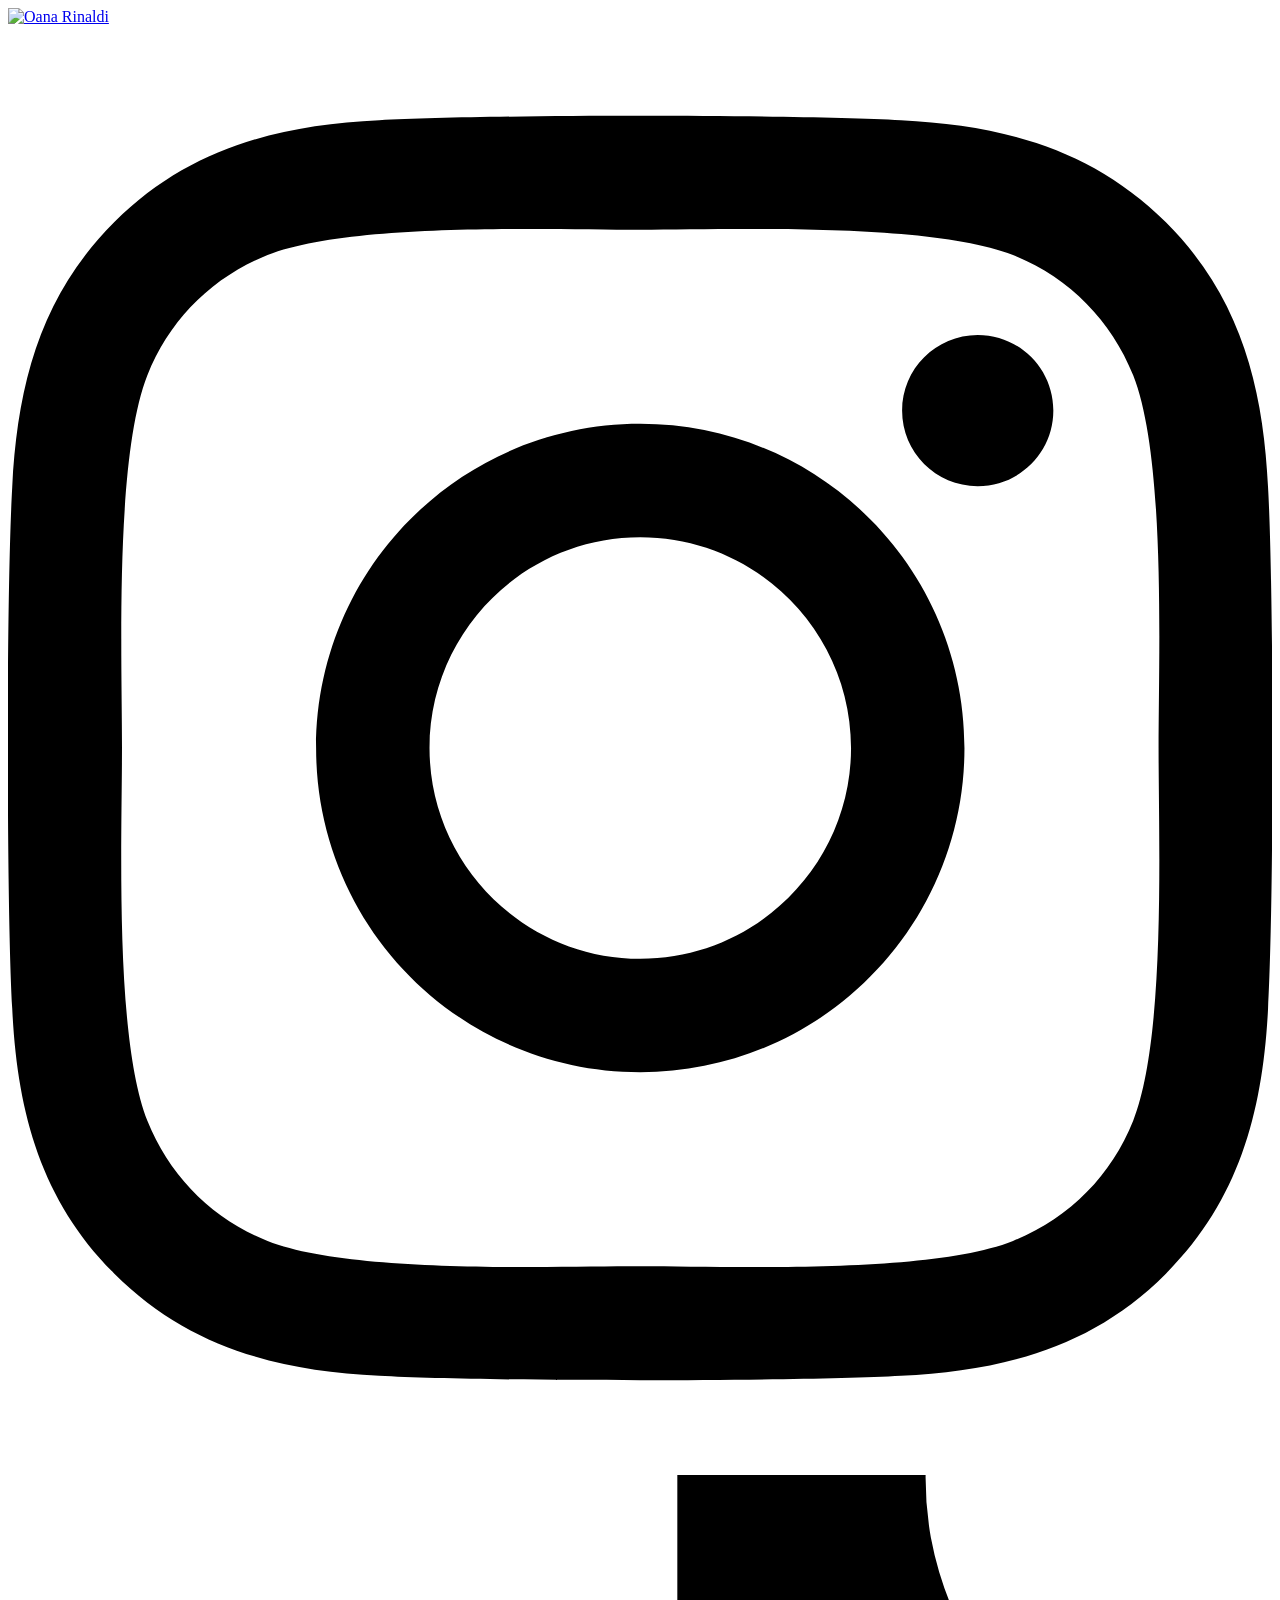
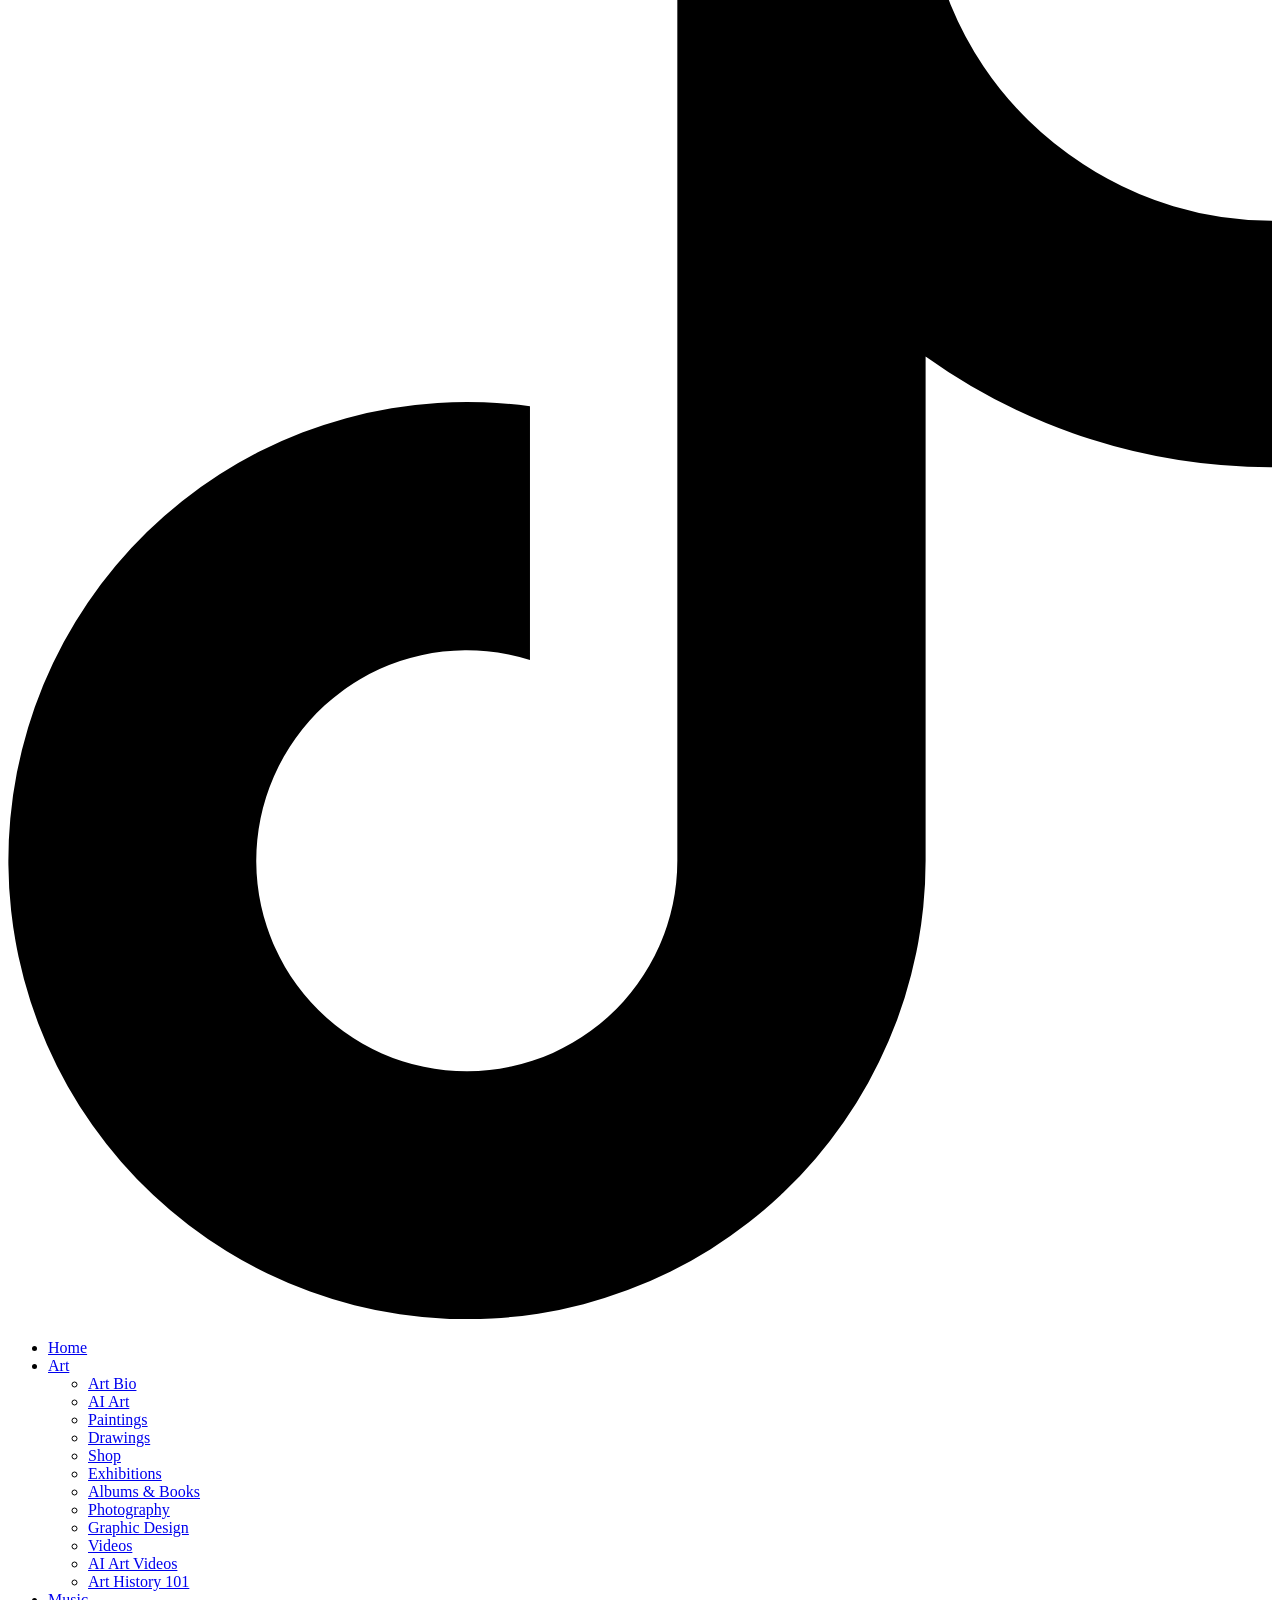
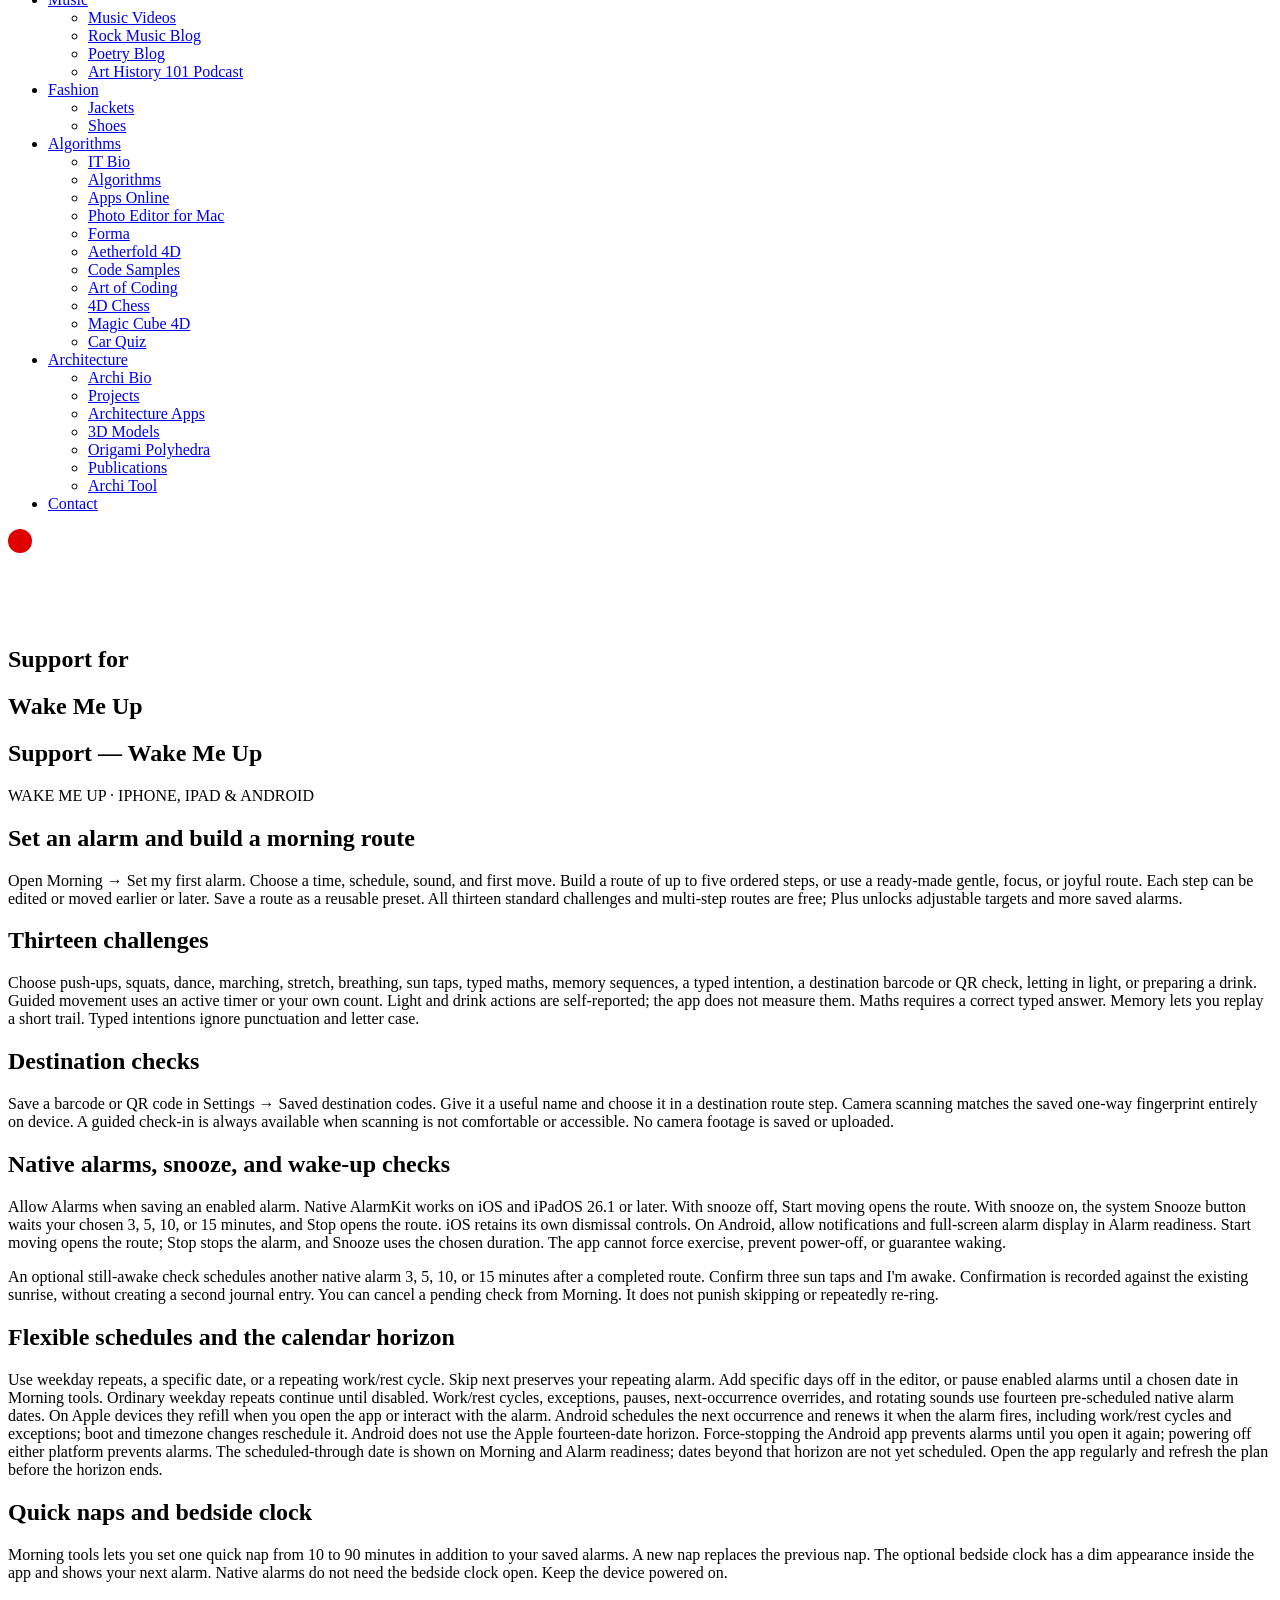
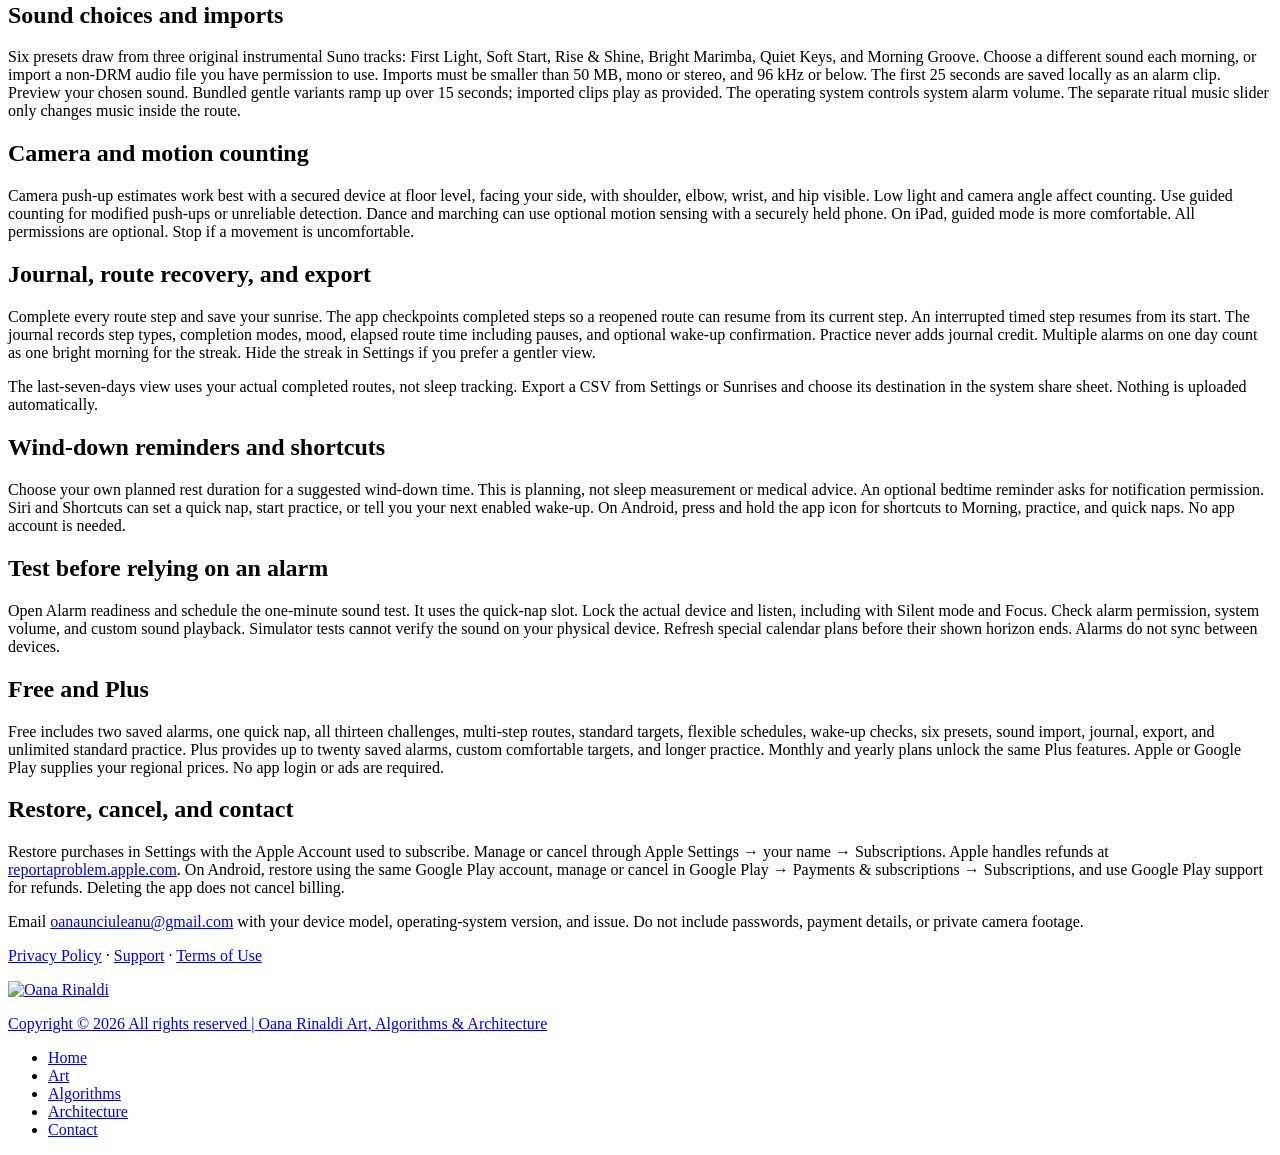
==== commit d7a5dec3: "Port Wake Me Up to Android with Apple content, native alarms and Play billing" ====
--- a/AppStore/Web/wakemeupsupport.html
+++ b/AppStore/Web/wakemeupsupport.html
@@ -127,6 +127,7 @@
                                             <li><a href="musicvideos.html">Music Videos</a></li>
                                             <li><a target="_blank" href="https://rockfest.blog/">Rock Music Blog</a></li>
                                             <li><a target="_blank" href="https://thepoeticpage.com/">Poetry Blog</a></li>
+                                            <li><a target="_blank" rel="noopener noreferrer" href="https://open.spotify.com/show/5EHOfrYOGfUSAWzCk8MwGg">Art History 101 Podcast</a></li>
                                         </ul>
                                     </li>
                                     <li><a href="jackets.html">Fashion</a>
@@ -141,7 +142,8 @@
 											<li><a href="algorithmsbook.html">Algorithms</a></li>
                                             <li><a href="apps.html">Apps Online</a></li>
                                             <li><a href="photo-editor.html">Photo Editor for Mac</a></li>
-                                            <li><a href="https://aetherfold4d.com">Aetherfold 4D</a></li>
+                                            <li><a href="forma.html">Forma</a></li>
+                                            <li><a href="https://aetherfold4d.com" target="_blank" rel="noopener">Aetherfold 4D</a></li>
                                             <li><a href="code.html">Code Samples</a></li>
                                             <li><a target="_blank" href="https://artofcoding.blog/">Art of Coding</a></li>
                                             <li><a target="_blank" href="https://oanarinaldi.com/4d_chess/">4D Chess</a></li>
@@ -153,6 +155,7 @@
                                         <ul class="dropdown">
                                             <li><a href="archibio.html">Archi Bio</a></li>
                                             <li><a href="architecture.html">Projects</a></li>
+                                            <li><a href="architectureapps.html">Architecture Apps</a></li>
                                             <li><a href="3dmodels.html">3D Models</a></li>
                                             <li><a href="origami.html">Origami Polyhedra</a></li>
                                             <li><a href="archipublications.html">Publications</a></li>
@@ -170,7 +173,7 @@
                                     </div>
 
                                     <div class="login-register-btn mr-50">
-                                         <a target="_blank" href="https://www.saatchiart.com/en-ro/oanaunciuleanu" id="saatchiBtn" class="tooltip-btn" data-tooltip="Buy my Art on Saatchi Art"><i class="fa fa-paint-brush"></i></a>
+                                         <a target="_blank" href="https://www.saatchiart.com/en-ro/oanaunciuleanu" id="saatchiBtn" class="tooltip-btn" data-tooltip="Buy my Art on Saatchi Art" aria-label="Saatchi Art"><svg class="saatchi-art-icon" viewBox="0 0 100 100" width="24" height="24" aria-hidden="true" focusable="false" style="vertical-align:middle"><circle cx="50" cy="50" r="50" fill="var(--saatchi-background, #e00000)"/><use href="img/core-img/saatchi-art.svg#wordmark"></use></svg></a>
                                     </div>
 
 <div class="login-register-btn mr-50">
@@ -245,19 +248,19 @@
                         <div class="blog-content">
 
                           <!-- Post Excerpt -->
-    <h1>Support — Wake Me Up</h1><p>WAKE ME UP · IPHONE &amp; IPAD</p><h2>Set an alarm and build a morning route</h2><p>Open Morning → Set my first alarm. Choose a time, schedule, sound, and first move. Build a route of up to five ordered steps, or use a ready-made gentle, focus, or joyful route. Each step can be edited or moved earlier or later. Save a route as a reusable preset. All thirteen standard challenges and multi-step routes are free; Plus unlocks adjustable targets and more saved alarms.</p>
+    <h1>Support — Wake Me Up</h1><p>WAKE ME UP · IPHONE, IPAD &amp; ANDROID</p><h2>Set an alarm and build a morning route</h2><p>Open Morning → Set my first alarm. Choose a time, schedule, sound, and first move. Build a route of up to five ordered steps, or use a ready-made gentle, focus, or joyful route. Each step can be edited or moved earlier or later. Save a route as a reusable preset. All thirteen standard challenges and multi-step routes are free; Plus unlocks adjustable targets and more saved alarms.</p>
 <h2>Thirteen challenges</h2><p>Choose push-ups, squats, dance, marching, stretch, breathing, sun taps, typed maths, memory sequences, a typed intention, a destination barcode or QR check, letting in light, or preparing a drink. Guided movement uses an active timer or your own count. Light and drink actions are self-reported; the app does not measure them. Maths requires a correct typed answer. Memory lets you replay a short trail. Typed intentions ignore punctuation and letter case.</p>
 <h2>Destination checks</h2><p>Save a barcode or QR code in Settings → Saved destination codes. Give it a useful name and choose it in a destination route step. Camera scanning matches the saved one-way fingerprint entirely on device. A guided check-in is always available when scanning is not comfortable or accessible. No camera footage is saved or uploaded.</p>
-<h2>Native alarms, snooze, and wake-up checks</h2><p>Allow Alarms when saving an enabled alarm. Native AlarmKit works on iOS and iPadOS 26.1 or later. With snooze off, Start moving opens the route. With snooze on, the system Snooze button waits your chosen 3, 5, 10, or 15 minutes, and Stop opens the route. iOS retains its own dismissal controls. The app cannot force exercise, prevent power-off, or guarantee waking.</p><p>An optional still-awake check schedules another native alarm 3, 5, 10, or 15 minutes after a completed route. Confirm three sun taps and Yes, I\'m awake. Confirmation is recorded against the existing sunrise, without creating a second journal entry. You can cancel a pending check from Morning. It does not punish skipping or repeatedly re-ring.</p>
-<h2>Flexible schedules and the calendar horizon</h2><p>Use weekday repeats, a specific date, or a repeating work/rest cycle. Skip next preserves your repeating alarm. Add specific days off in the editor, or pause enabled alarms until a chosen date in Morning tools. Ordinary weekday repeats continue until disabled. Work/rest cycles, exceptions, pauses, next-occurrence overrides, and rotating sounds use fourteen pre-scheduled native alarm dates. They refill when you open the app or interact with the alarm. The scheduled-through date is shown on Morning and Alarm readiness; dates beyond that horizon are not yet scheduled. Open the app regularly and refresh the plan before the horizon ends.</p>
+<h2>Native alarms, snooze, and wake-up checks</h2><p>Allow Alarms when saving an enabled alarm. Native AlarmKit works on iOS and iPadOS 26.1 or later. With snooze off, Start moving opens the route. With snooze on, the system Snooze button waits your chosen 3, 5, 10, or 15 minutes, and Stop opens the route. iOS retains its own dismissal controls. On Android, allow notifications and full-screen alarm display in Alarm readiness. Start moving opens the route; Stop stops the alarm, and Snooze uses the chosen duration. The app cannot force exercise, prevent power-off, or guarantee waking.</p><p>An optional still-awake check schedules another native alarm 3, 5, 10, or 15 minutes after a completed route. Confirm three sun taps and I'm awake. Confirmation is recorded against the existing sunrise, without creating a second journal entry. You can cancel a pending check from Morning. It does not punish skipping or repeatedly re-ring.</p>
+<h2>Flexible schedules and the calendar horizon</h2><p>Use weekday repeats, a specific date, or a repeating work/rest cycle. Skip next preserves your repeating alarm. Add specific days off in the editor, or pause enabled alarms until a chosen date in Morning tools. Ordinary weekday repeats continue until disabled. Work/rest cycles, exceptions, pauses, next-occurrence overrides, and rotating sounds use fourteen pre-scheduled native alarm dates. On Apple devices they refill when you open the app or interact with the alarm. Android schedules the next occurrence and renews it when the alarm fires, including work/rest cycles and exceptions; boot and timezone changes reschedule it. Android does not use the Apple fourteen-date horizon. Force-stopping the Android app prevents alarms until you open it again; powering off either platform prevents alarms. The scheduled-through date is shown on Morning and Alarm readiness; dates beyond that horizon are not yet scheduled. Open the app regularly and refresh the plan before the horizon ends.</p>
 <h2>Quick naps and bedside clock</h2><p>Morning tools lets you set one quick nap from 10 to 90 minutes in addition to your saved alarms. A new nap replaces the previous nap. The optional bedside clock has a dim appearance inside the app and shows your next alarm. Native alarms do not need the bedside clock open. Keep the device powered on.</p>
-<h2>Sound choices and imports</h2><p>Six presets draw from three original instrumental Suno tracks: First Light, Soft Start, Rise &amp; Shine, Bright Marimba, Quiet Keys, and Morning Groove. Choose a different sound each morning, or import a non-DRM audio file you have permission to use. Imports must be smaller than 50 MB, mono or stereo, and 96 kHz or below. The first 25 seconds are saved locally as an alarm clip. Preview your chosen sound. Bundled gentle variants ramp up over 15 seconds; imported clips play as provided. iOS controls system alarm volume. The separate ritual music slider only changes music inside the route.</p>
+<h2>Sound choices and imports</h2><p>Six presets draw from three original instrumental Suno tracks: First Light, Soft Start, Rise &amp; Shine, Bright Marimba, Quiet Keys, and Morning Groove. Choose a different sound each morning, or import a non-DRM audio file you have permission to use. Imports must be smaller than 50 MB, mono or stereo, and 96 kHz or below. The first 25 seconds are saved locally as an alarm clip. Preview your chosen sound. Bundled gentle variants ramp up over 15 seconds; imported clips play as provided. The operating system controls system alarm volume. The separate ritual music slider only changes music inside the route.</p>
 <h2>Camera and motion counting</h2><p>Camera push-up estimates work best with a secured device at floor level, facing your side, with shoulder, elbow, wrist, and hip visible. Low light and camera angle affect counting. Use guided counting for modified push-ups or unreliable detection. Dance and marching can use optional motion sensing with a securely held phone. On iPad, guided mode is more comfortable. All permissions are optional. Stop if a movement is uncomfortable.</p>
 <h2>Journal, route recovery, and export</h2><p>Complete every route step and save your sunrise. The app checkpoints completed steps so a reopened route can resume from its current step. An interrupted timed step resumes from its start. The journal records step types, completion modes, mood, elapsed route time including pauses, and optional wake-up confirmation. Practice never adds journal credit. Multiple alarms on one day count as one bright morning for the streak. Hide the streak in Settings if you prefer a gentler view.</p><p>The last-seven-days view uses your actual completed routes, not sleep tracking. Export a CSV from Settings or Sunrises and choose its destination in the system share sheet. Nothing is uploaded automatically.</p>
-<h2>Wind-down reminders and shortcuts</h2><p>Choose your own planned rest duration for a suggested wind-down time. This is planning, not sleep measurement or medical advice. An optional bedtime reminder asks for notification permission. Siri and Shortcuts can set a quick nap, start practice, or tell you your next enabled wake-up. No app account is needed.</p>
+<h2>Wind-down reminders and shortcuts</h2><p>Choose your own planned rest duration for a suggested wind-down time. This is planning, not sleep measurement or medical advice. An optional bedtime reminder asks for notification permission. Siri and Shortcuts can set a quick nap, start practice, or tell you your next enabled wake-up. On Android, press and hold the app icon for shortcuts to Morning, practice, and quick naps. No app account is needed.</p>
 <h2>Test before relying on an alarm</h2><p>Open Alarm readiness and schedule the one-minute sound test. It uses the quick-nap slot. Lock the actual device and listen, including with Silent mode and Focus. Check alarm permission, system volume, and custom sound playback. Simulator tests cannot verify the sound on your physical device. Refresh special calendar plans before their shown horizon ends. Alarms do not sync between devices.</p>
-<h2>Free and Plus</h2><p>Free includes two saved alarms, one quick nap, all thirteen challenges, multi-step routes, standard targets, flexible schedules, wake-up checks, six presets, sound import, journal, export, and unlimited standard practice. Plus provides up to twenty saved alarms, custom comfortable targets, and longer practice. Monthly and yearly plans unlock the same Plus features. Apple supplies your regional prices. No app login or ads are required.</p>
-<h2>Restore, cancel, and contact</h2><p>Restore purchases in Settings with the Apple Account used to subscribe. Manage or cancel through Apple Settings → your name → Subscriptions. Apple handles refunds at <a href="https://reportaproblem.apple.com">reportaproblem.apple.com</a>. Deleting the app does not cancel billing.</p><p>Email <a href="mailto:oanaunciuleanu@gmail.com?subject=Wake%20Me%20Up%20Support">oanaunciuleanu@gmail.com</a> with your device model, iOS version, and issue. Do not include passwords, payment details, or private camera footage.</p>
+<h2>Free and Plus</h2><p>Free includes two saved alarms, one quick nap, all thirteen challenges, multi-step routes, standard targets, flexible schedules, wake-up checks, six presets, sound import, journal, export, and unlimited standard practice. Plus provides up to twenty saved alarms, custom comfortable targets, and longer practice. Monthly and yearly plans unlock the same Plus features. Apple or Google Play supplies your regional prices. No app login or ads are required.</p>
+<h2>Restore, cancel, and contact</h2><p>Restore purchases in Settings with the Apple Account used to subscribe. Manage or cancel through Apple Settings → your name → Subscriptions. Apple handles refunds at <a href="https://reportaproblem.apple.com">reportaproblem.apple.com</a>. On Android, restore using the same Google Play account, manage or cancel in Google Play → Payments &amp; subscriptions → Subscriptions, and use Google Play support for refunds. Deleting the app does not cancel billing.</p><p>Email <a href="mailto:oanaunciuleanu@gmail.com?subject=Wake%20Me%20Up%20Support">oanaunciuleanu@gmail.com</a> with your device model, operating-system version, and issue. Do not include passwords, payment details, or private camera footage.</p>
 
     <p class="mt-30"><a href="wakemeupprivacy.html">Privacy Policy</a> &middot; <a href="wakemeupsupport.html">Support</a> &middot; <a href="wakemeupterms.html">Terms of Use</a></p>
 
